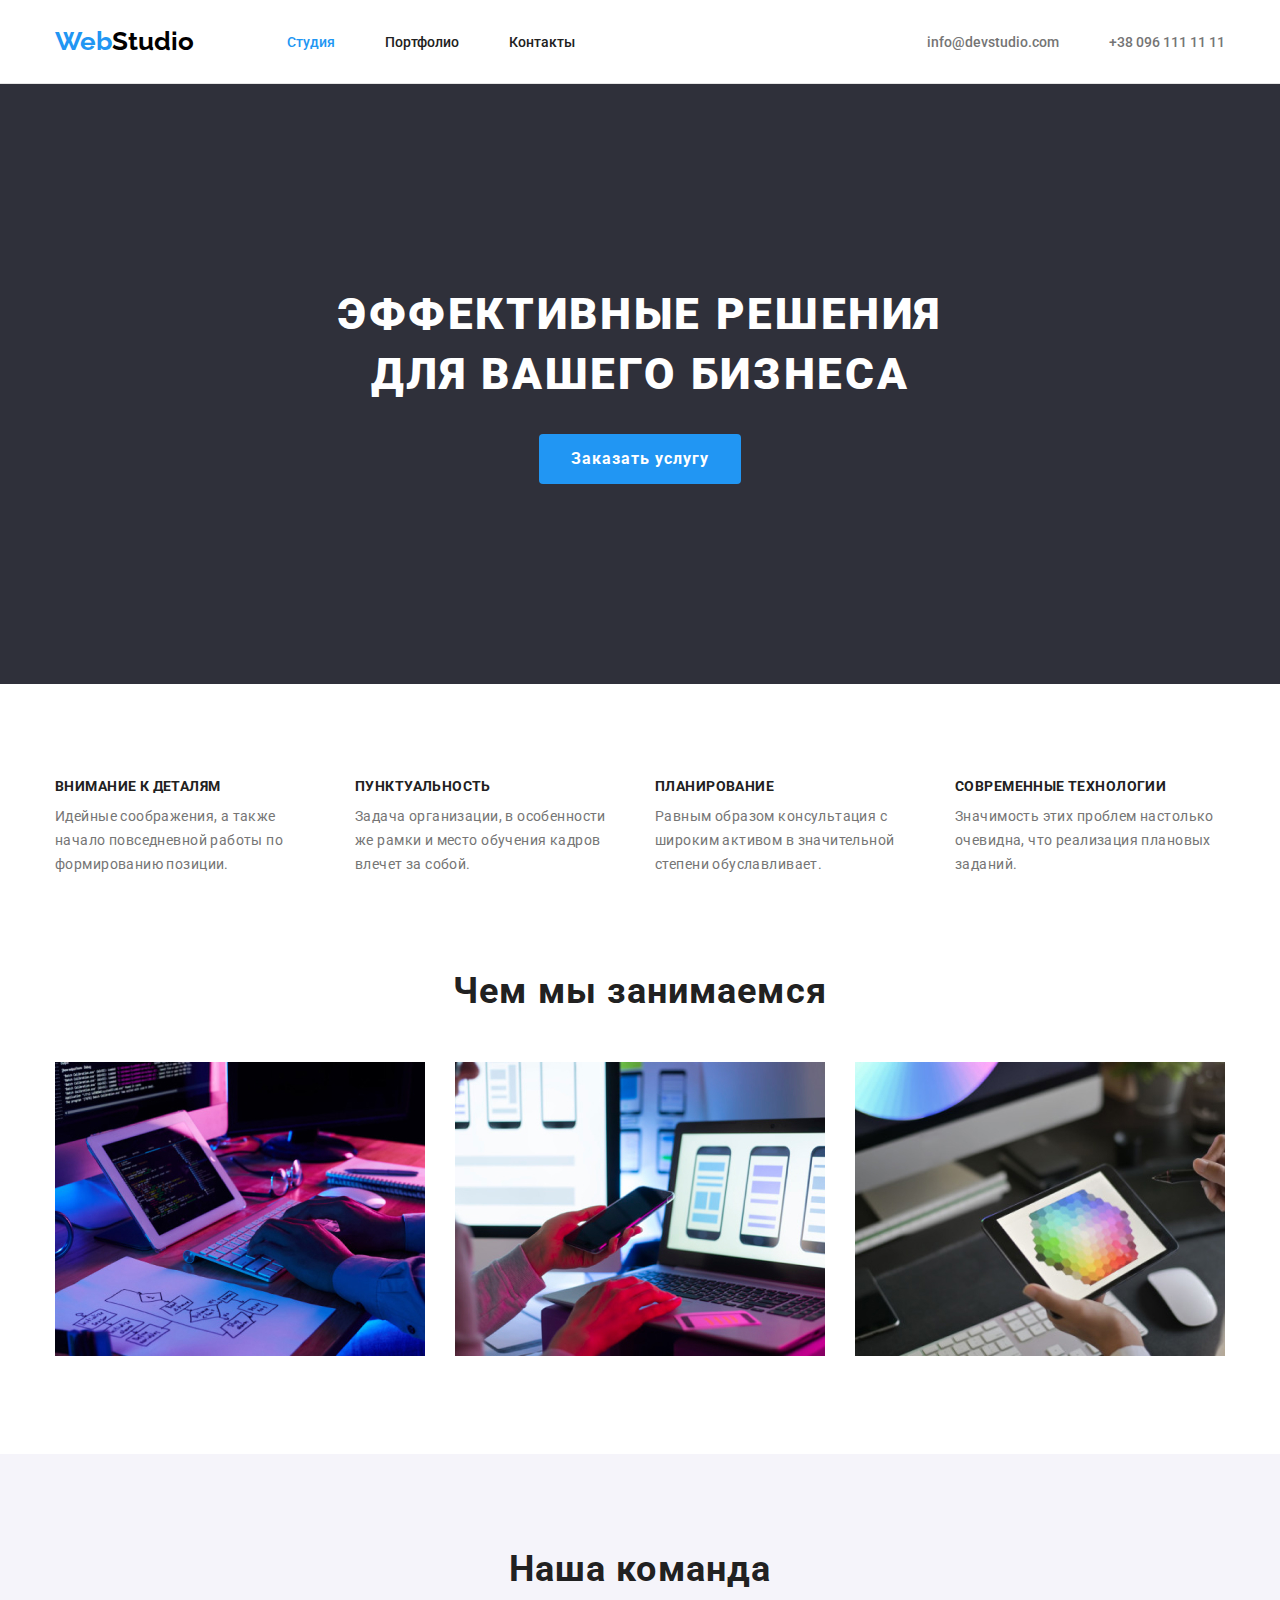
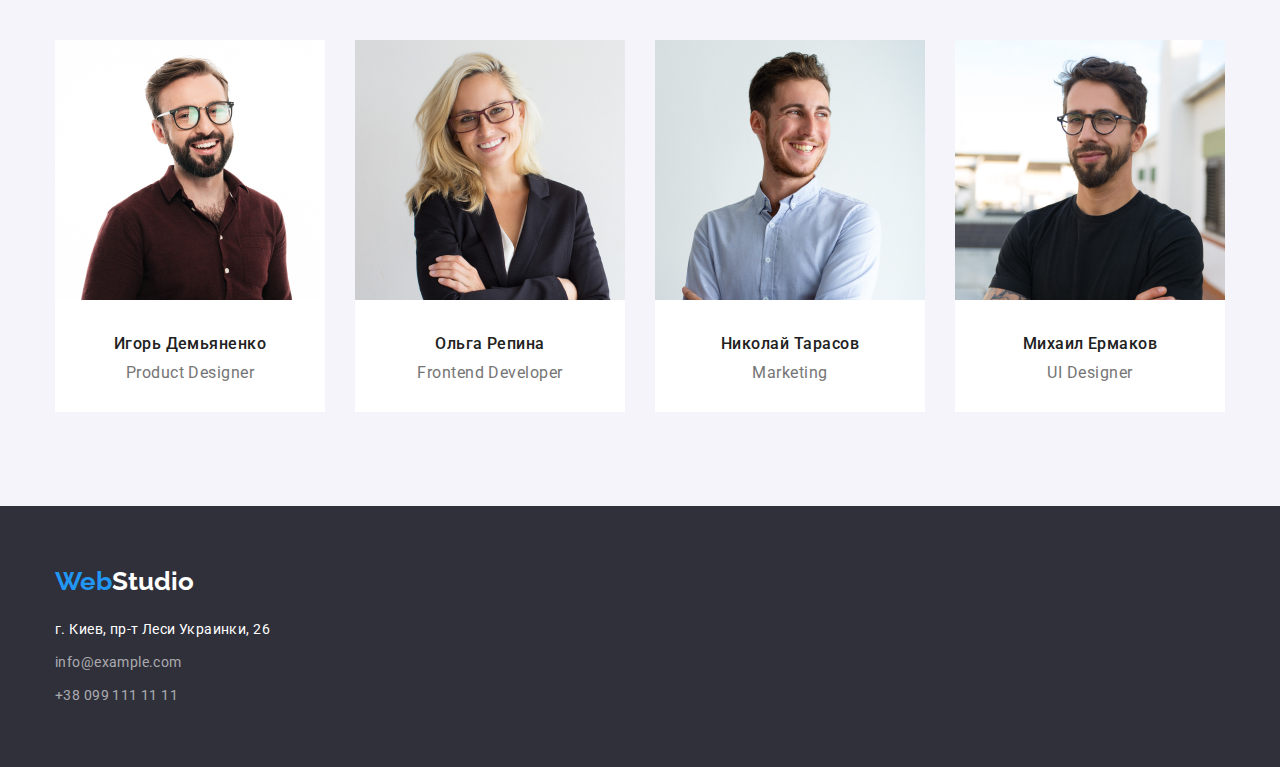
==== index.html @ ee3eafd5 "Добавляет файлы ДЗ-3" ====
<!DOCTYPE html>
<html lang="ru">
  <head>
    <meta charset="UTF-8" />
    <meta name="viewport" content="width=device-width, initial-scale=1.0" />
    <title>Студия</title>
    <link rel="stylesheet" href="./css/style.css" />
    <link rel="preconnect" href="https://fonts.gstatic.com" />
    <link
      href="https://fonts.googleapis.com/css2?family=Raleway:wght@700&family=Roboto:wght@400;500;700;900&display=swap"
      rel="stylesheet"
    />
  </head>
  <body>
      <!-- Хедер-->
      <header class="page-header">
        <div class="container">
          <div class="flex-header">
            <!--Главная навигация-->
            <nav class="nav-container">
              <!--Лого хедер-->
              <a class="logo-header" href="./index.html" lang="en">
                <span class="logo-sec">Web</span>Studio
              </a>
              <ul class="site-nav list">
                <li class="item"><a class="link current" href="./index.html">Студия</a></li>
                <li class="item"><a class="link" href="./portfolio.html">Портфолио</a></li>
                <li class="item"><a class="link" href="#">Контакты</a></li>
              </ul>
            </nav>

            <!--Контакты хедер-->
            <ul class="contacts-header list">
              <li class="item">
                <a class="link" href="mailto:info@devstudio.com" lang="en"
                  >info@devstudio.com</a
                >
              </li>
              <li class="item">
                <a class="link" href="tel:+380961111111">+38 096 111 11 11</a>
              </li>
            </ul>
          </div>
        </div>
      </header>

      <!--Главный контент-->
      <main>
        <!--Герой-->
        <section class="hero">
          <div class="container">
            <h1 class="hero-title">Эффективные решения для вашего бизнеса</h1>
            <button class="hero-button" type="button">Заказать услугу</button>
          </div>
        </section>

        <!--Особенности-->
        <section class="features">
          <div class="container">
            <!-- Скрытый заголовок -->
            <h2 class="hidden-title">Особенности</h2> 
            <ul class="features-list">
              <li class="item">
                <h3 class="features-title">Внимание к деталям</h3>
                <p class="features-text">
                  Идейные соображения, а также начало повседневной работы по
                  формированию позиции.
                </p>
              </li>
              <li class="item">
                <h3 class="features-title">Пунктуальность</h3>
                <p class="features-text">
                  Задача организации, в особенности же рамки и место обучения кадров
                  влечет за собой.
                </p>
              </li>
              <li class="item">
                <h3 class="features-title">Планирование</h3>
                <p class="features-text">
                  Равным образом консультация с широким активом в значительной
                  степени обуславливает.
                </p>
              </li>
              <li class="item">
                <h3 class="features-title">Современные технологии</h3>
                <p class="features-text">
                  Значимость этих проблем настолько очевидна, что реализация
                  плановых заданий.
                </p>
              </li>
            </ul>
          </div>
        </section>

        <!--Чем мы занимаемся-->
        <section class="we-do">
          <div class="container">
            <h2 class="section-title">Чем мы занимаемся</h2>
            <ul class="we-do-list">
              <li class="item"><img src="./images/studio/box1.jpg" alt="Руки на клавиатуре"/></li>
              <li class="item"><img src="./images/studio/box2.jpg" alt="Телефон в руке"/></li>
              <li class="item"><img src="./images/studio/box3.jpg" alt="Планшет в руках"/></li>
            </ul>
          </div>
        </section>

        <!--Наша команда-->
        <section class="team">
          <div class="container">
            <h2 class="section-title">Наша команда</h2>
            <ul class="team-list">
              <li class="item">
                <img src="./images/studio/demianenko.jpg" alt="Игорь Демьяненко" />
                <div class="team-text">
                  <h3 class="team-name">Игорь Демьяненко</h3>
                  <p class="team-profession" lang="en">Product Designer</p>
                </div>
              </li>
              <li class="item">
                <img src="./images/studio/repina.jpg" alt="Ольга Репина" />
                <div class="team-text">
                  <h3 class="team-name">Ольга Репина</h3>
                  <p class="team-profession" lang="en">Frontend Developer</p>
                </div>
              </li>
              <li class="item">
                <img src="./images/studio/tarasov.jpg" alt="Николай Тарасов" />
                <div class="team-text">
                  <h3 class="team-name">Николай Тарасов</h3>
                  <p class="team-profession" lang="en">Marketing</p>
                </div>
              </li>
              <li class="item">
                <img src="./images/studio/yermakov.jpg" alt="Михаил Ермаков" />
                <div class="team-text">
                  <h3 class="team-name">Михаил Ермаков</h3>
                  <p class="team-profession" lang="en">UI Designer</p>
                </div>
              </li>
            </ul>
          </div>
        </section>
      </main>

      <!--Футер-->
      <footer class="page-footer">
        <div class="container">
          <!--Лого футер-->
          <a class="logo-footer" href="./index.html" lang="en">
            <span class="logo-sec">Web</span>Studio
          </a>

          <!--Реквизиты-->
          <div class="requisites">
            <!--Адрес-->
            <address class="address">г. Киев, пр-т Леси Украинки, 26</address>
            <!--Контакты футер-->
            <ul class="contacts-footer">
              <li class="item">
                <a class="link" href="mailto:info@example.com" lang="en"
                  >info@example.com</a
                >
              </li>
              <li class="item">
                <a class="link" href="tel:+380991111111">+38 099 111 11 11</a>
              </li>
            </ul>
          </div>
        </div>
      </footer>
  </body>
</html>
---- css/style.css ----
html{
    box-sizing: border-box;
}

*, ::before, ::after{
    box-sizing: inherit;
}

:root {
  /*Основные цвета текста */
  --pri-text-color: #212121;
  --sec-text-color: #757575;
  --accent-color: #2196f3;

  /* Основные цвета фона */
  --pri-background-color: #ffffff;
  --sec-background-color: #2f303a;
}

/* Стили по тегам */
body {
  font-family: "Roboto", sans-serif;
  font-style: normal;
  margin: 0;
}

h1, h2, h3, p {
  margin: 0;
  padding: 0;
}

ul {
  margin: 0;
  padding: 0;
}

li {
  margin: 0;
  padding: 0;
  list-style: none;
}

a {
  text-decoration: none;
}

.container {
  width: 1200px;
  padding-left: 15px;
  padding-right: 15px;
  margin: 0 auto;
}

/*Скрытые заголовки*/
.hidden-title {
  position: absolute;
  width: 1px;
  height: 1px;
  margin: -1px;
  border: 0;
  padding: 0;
  
  white-space: nowrap;
  clip-path: inset(100%);
  clip: rect(0 0 0 0);
  overflow: hidden;
}

/* Лого */
.logo-header {
  margin-right: 93px;

  font-family: Raleway, sans-serif;
  font-style: normal;
  font-weight: 700;
  font-size: 26px;
  line-height: 31px;

  color: #000000;
}

.logo-footer {
  font-family: Raleway, sans-serif;
  font-style: normal;
  font-weight: 700;
  font-size: 26px;
  line-height: 31px;
  
  color: #ffffff;
}

.logo-sec {
  color: var(--accent-color);
}

/* Хедер */
.page-header {
  border-bottom: #E5E5E5 1px solid;
  background: var(--pri-background-color);
}

.flex-header {
  display: flex;
  align-items: center;
  justify-content: space-between;
}

/* Навигация */
.nav-container {
  display: flex;
  align-items: center;
}

.site-nav {
  display: flex;
  align-items: center;
  width: 294px;

  padding-left: 0;
  padding-top: 32px;
  padding-bottom: 32px;
}

.site-nav .item:not(:last-child) {
  margin-right: 50px;
}

.site-nav .link {
  font-weight: 500;
  font-size: 14px;
  line-height: 16px;

  color: var(--pri-text-color);
}

.site-nav .link:hover,
.site-nav .link:focus {
  color: var(--accent-color);
}

.site-nav .link.current {
  color: var(--accent-color);
}

/* Контакты-хедер */
.contacts-header{
display: flex;
align-items: center;
}

.contacts-header .item:not(:last-child){
  margin-right: 50px;
}

.contacts-header .link {
  font-weight: 500;
  font-size: 14px;
  line-height: 16px;

  color: var(--sec-text-color);
}
.contacts-header .link:hover,
.contacts-header .link:focus {
  color: var(--accent-color);
}

/* Футер */
.page-footer {
  display: flex;
  flex-direction: column;

  padding-top: 60px;
  padding-bottom: 60px;

  background: var(--sec-background-color);
}

.requisites {
  margin-top: 20px;
  width: 231px;
}

.address {
  margin-bottom: 9px;

  font-style: normal;
  font-weight: 400;
  font-size: 14px;
  line-height: 24px;
  letter-spacing: 0.03em;
  color: #ffffff;
}

.contacts-footer .item:not(:last-child) {
  margin-bottom: 9px;
}

.contacts-footer .link {
  font-weight: 400;
  font-size: 14px;
  line-height: 24px;
  letter-spacing: 0.03em;
  color: rgba(255, 255, 255, 0.6);
}

/* Главный контент - Студия */
.section-title {
  margin-bottom: 50px;
  font-weight: 700;
  font-size: 36px;
  line-height:42px;
  text-align: center;
  letter-spacing: 0.03em;
  color: var(--pri-text-color);
}
/* Герой */
.hero {
  padding-top: 200px;
  padding-bottom: 200px;
  
  text-align: center;
  background: var(--sec-background-color);
}

.hero-title {
  width: 696px;

  margin-bottom: 30px;
  margin-left: auto;
  margin-right: auto;

  font-weight: 900;
  font-size: 44px;
  line-height: 60px;

  letter-spacing: 0.06em;
  text-transform: uppercase;
  color: #ffffff;
}

.hero-button {
  border: transparent;
  border-radius: 4px;

  cursor: pointer;

  padding-top: 10px;
  padding-bottom: 10px;
  padding-left: 32px;
  padding-right: 32px;

  font-family: inherit;
  font-weight: 700;
  font-size: 16px;
  line-height: 30px;

  letter-spacing: 0.06em;
  color: #ffffff;
  background-color: var(--accent-color);
}

/* Особенности */
.features {
  padding-top: 94px;

  background: var(--pri-background-color);
}

.features-list {
  display: flex;
}

.features-list .item {
  width: 270px;
  margin-right: 30px;
}

.features-list .item:last-child {
  margin-right: 0;
}

.features-title {
  margin-bottom: 10px;

  font-weight: 700;
  font-size: 14px;
  line-height: 16px;
  letter-spacing: 0.03em;
  text-transform: uppercase;
  color: var(--pri-text-color);
}

.features-text {
  font-weight: 400;
  font-size: 14px;
  line-height: 24px;
  letter-spacing: 0.03em;
  color: var(--sec-text-color);
}

/* Чем мы занимаемся */
.we-do {
  padding-top: 94px;
  padding-bottom: 94px;

  background: var(--pri-background-color);
}

.we-do-list {
  display: flex;
}

.we-do-list .item {
  width: 370px;
  margin-right: 30px;
}

.we-do-list .item:last-child{
  margin-right: 0;
}

/* Наша командa */
.team {
  padding-top: 94px; 
  padding-bottom: 94px; 

  background: #f5f4fa;
}

.team-list{
  display: flex;
}

.team-list .item {
  width: 270px;
  margin-right: 30px;
  background-color: var(--pri-background-color);
}

.team-list .item:last-child {
  margin-right: 0;
}

.team-text {
  padding-top: 30px;
  padding-bottom: 30px;
}

.team-name {
  margin-bottom: 10px;
  font-weight: 500;
  font-size: 16px;
  line-height: 19px;
  text-align: center;
  letter-spacing: 0.03em;
  color: var(--pri-text-color);
}

.team-profession {
  font-weight: 400;
  font-size: 16px;
  line-height: 19px;
  text-align: center;
  letter-spacing: 0.03em;
  color: var(--sec-text-color);
}

/* Главный контент - Портфолио */
.portfolio-section {
  padding-top: 94px;
  padding-bottom: 94px;
}

.filter-section {
  text-align: center;
  background: var(--pri-background-color);
}

/* Кнопки-фильтры */
.filter {
  display: flex;

  margin-left: auto;
  margin-right: auto;
  width: 611px;

}

.filter .item {
  margin-right: 8px;
}

.filter .item:last-child {
  margin-right: 0;
}

.filter-btn {
  border: transparent;
  border-radius: 4px;

  cursor: pointer;
  white-space: nowrap;

  padding-top: 6px;
  padding-bottom: 6px;
  padding-left: 22px;
  padding-right: 22px;
  
  font-family: inherit;
  font-weight: 500;
  font-size: 16px;
  line-height: 26px;
  text-align: center;
  letter-spacing: 0.03em;
  color: var(--pri-text-color);
  background: #f5f4fa;
}

.filter-btn:hover,
.filter-btn:focus {
  font-weight: 500;
  font-size: 16px;
  line-height: 26px;
  text-align: center;
  letter-spacing: 0.03em;
  color: #ffffff;
  background: var(--accent-color);
}

/* Реализованные проекты */
.progects {
  margin-top: 50px;
}

.progects-list {
  display: flex;
  flex-wrap: wrap;
}

.progects-list .item {
  width: 370px;
  border: 1px solid #eeeeee;
  margin-bottom: 30px;
  margin-right: 30px;
  text-align: left;
}

.progects-list .item:nth-child(3n) {
    margin-right: 0px;
}

.progects-list .item:nth-last-child(-n+3){
    margin-bottom: 0px;
}

.progect-text {
  padding-top: 20px;
  padding-bottom: 20px;
  padding-left: 24px;
  padding-right: 24px;
}

.progect-name {
  margin-bottom: 4px;
  font-weight: 700;
  font-size: 18px;

  line-height: 36px;
  letter-spacing: 0.06em;
  color: var(--pri-text-color)
}

.progect-type {
  font-weight: 400;
  font-size: 16px;
  line-height: 30px;
  letter-spacing: 0.03em;
  color: var(--sec-text-color)
}
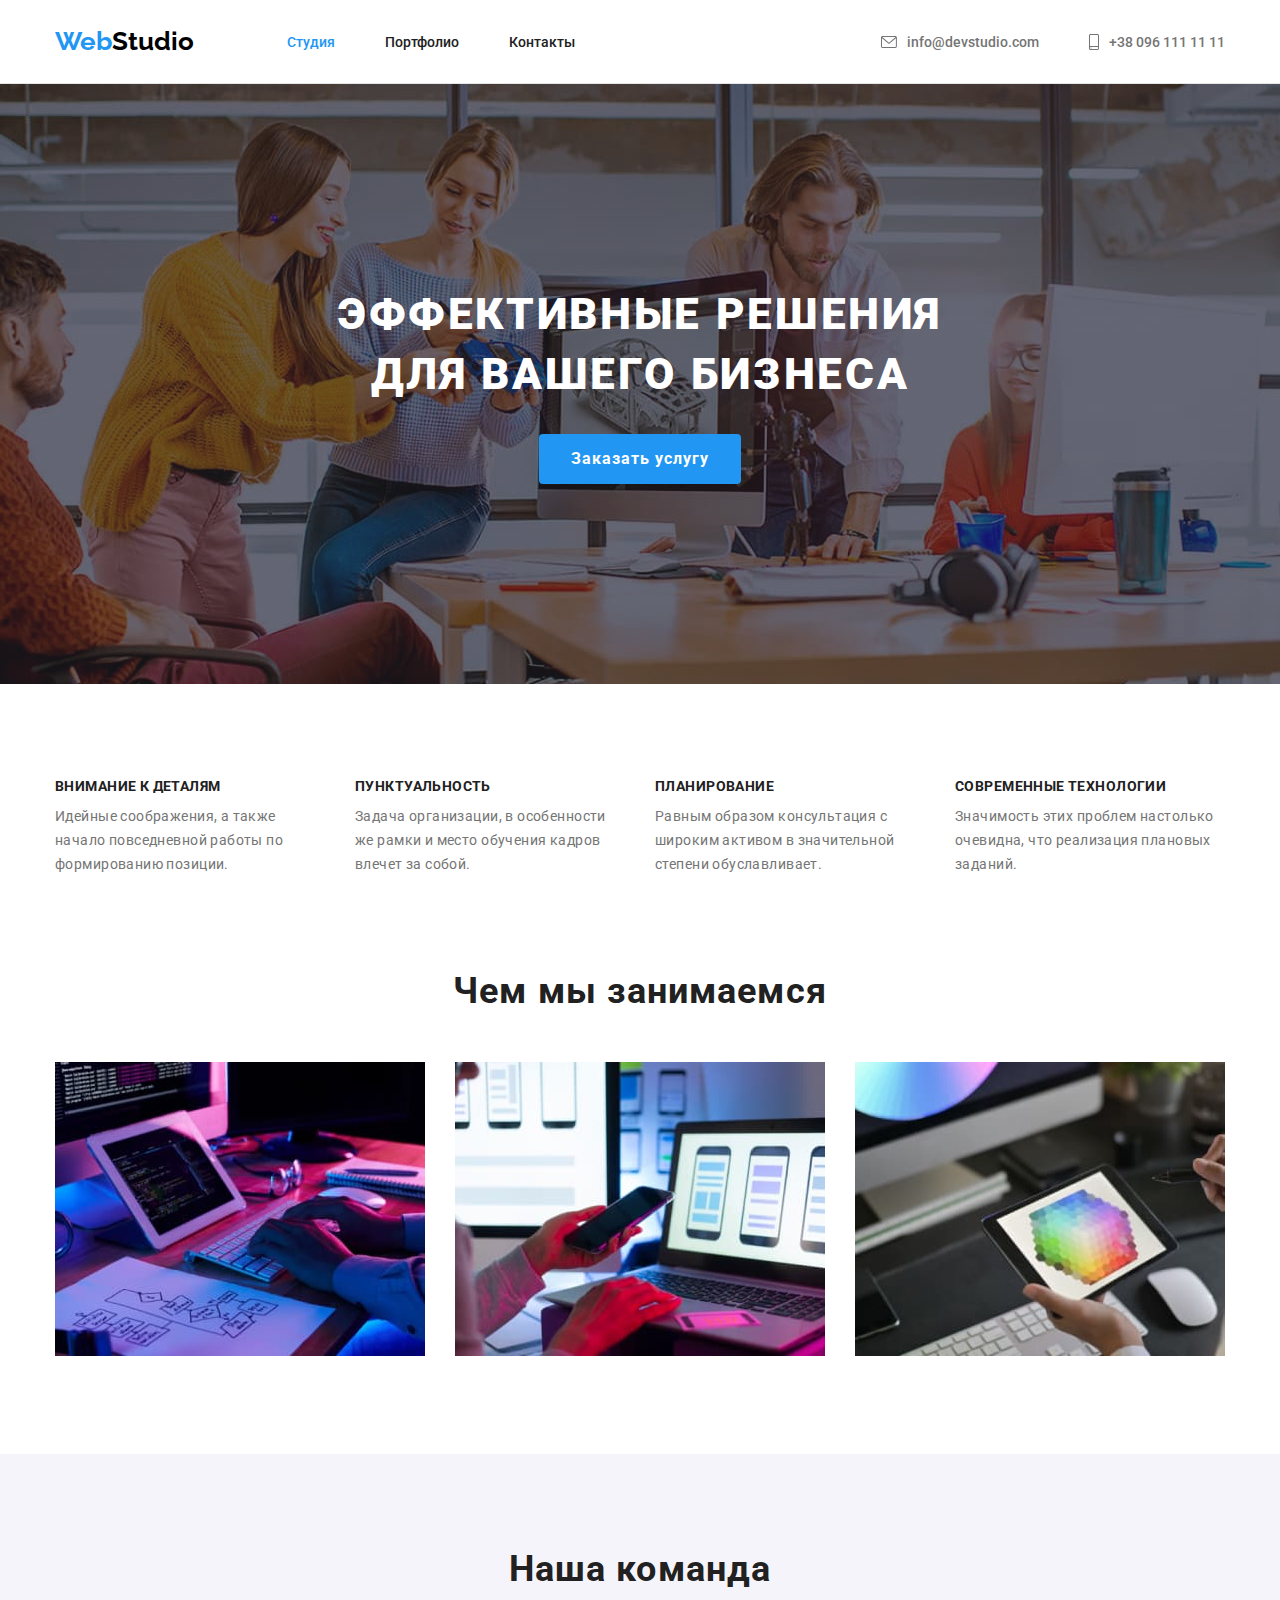
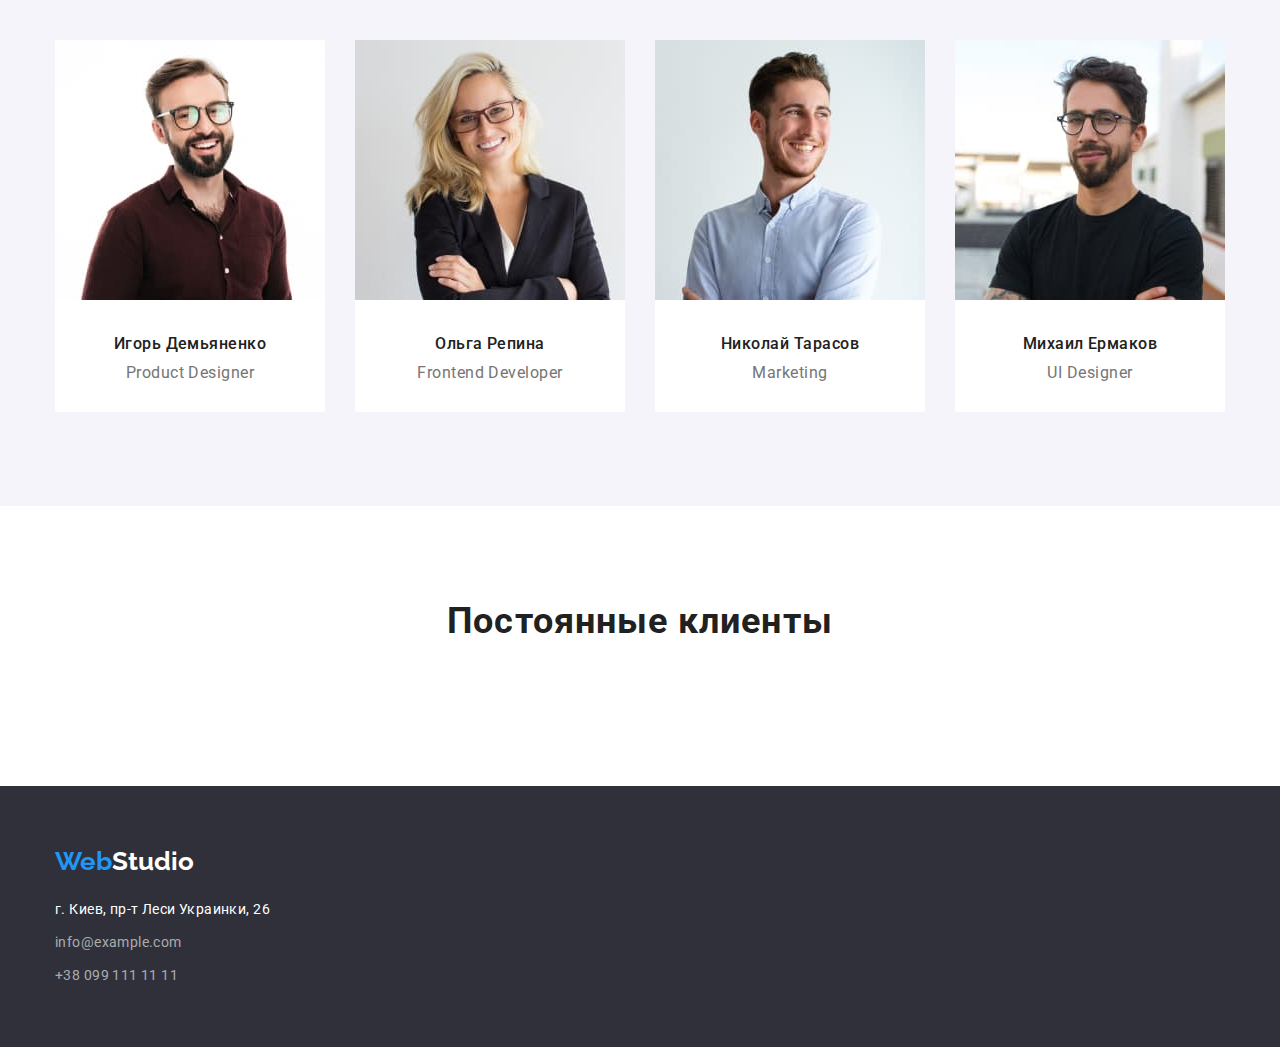
==== commit 73300617: "Заканчивает хедер" ====
--- a/index.html
+++ b/index.html
@@ -32,12 +32,19 @@
             <!--Контакты хедер-->
             <ul class="contacts-header list">
               <li class="item">
-                <a class="link" href="mailto:info@devstudio.com" lang="en"
-                  >info@devstudio.com</a
-                >
+                <a class="link" href="mailto:info@devstudio.com" lang="en">
+                  <svg class="contact-icon" width="16" height="12">
+                    <use href="./images/svg/symbol-defs.svg#icon-envelope"></use>
+                  </svg> 
+                  info@devstudio.com 
+                </a>
               </li>
               <li class="item">
-                <a class="link" href="tel:+380961111111">+38 096 111 11 11</a>
+                <a class="link" href="tel:+380961111111">
+                  <svg class="contact-icon" width="10" height="16">
+                    <use href="./images/svg/symbol-defs.svg#icon-smartphone"></use>
+                  </svg>
+                  +38 096 111 11 11</a>
               </li>
             </ul>
           </div>
@@ -48,9 +55,11 @@
       <main>
         <!--Герой-->
         <section class="hero">
-          <div class="container">
-            <h1 class="hero-title">Эффективные решения для вашего бизнеса</h1>
-            <button class="hero-button" type="button">Заказать услугу</button>
+          <div class="overlay">
+            <div class="container-hero">
+              <h1 class="hero-title">Эффективные решения для вашего бизнеса</h1>
+              <button class="hero-button" type="button">Заказать услугу</button>
+            </div>
           </div>
         </section>
 
@@ -140,6 +149,21 @@
             </ul>
           </div>
         </section>
+
+        <!-- Постоянные клиенты -->
+        <section class="clients">
+          <div class="container">
+            <h2 class="section-title">Постоянные клиенты</h2>
+            <ul class="clients-list">
+              <li class="item"><a href="#"></a></li>
+              <li class="item"><a href="#"></a></li>
+              <li class="item"><a href="#"></a></li>
+              <li class="item"><a href="#"></a></li>
+              <li class="item"><a href="#"></a></li>
+              <li class="item"><a href="#"></a></li>
+            </ul>
+          </div>
+        </section>
       </main>
 
       <!--Футер-->
@@ -158,8 +182,8 @@
             <ul class="contacts-footer">
               <li class="item">
                 <a class="link" href="mailto:info@example.com" lang="en"
-                  >info@example.com</a
-                >
+                  >info@example.com
+                </a>
               </li>
               <li class="item">
                 <a class="link" href="tel:+380991111111">+38 099 111 11 11</a>
--- a/css/style.css
+++ b/css/style.css
@@ -15,6 +15,10 @@
   /* Основные цвета фона */
   --pri-background-color: #ffffff;
   --sec-background-color: #2f303a;
+  --hero-background-color: #C4C4C4;
+
+  /* Основные цвет иконок */
+  --icon-color: #AFB1B8;
 }
 
 /* Стили по тегам */
@@ -44,6 +48,7 @@
   text-decoration: none;
 }
 
+/* Контейнер */
 .container {
   width: 1200px;
   padding-left: 15px;
@@ -153,15 +158,24 @@
 }
 
 .contacts-header .link {
+  display: flex;
+  align-items: center;
   font-weight: 500;
   font-size: 14px;
   line-height: 16px;
 
   color: var(--sec-text-color);
+  fill: var(--sec-text-color)
+
 }
 .contacts-header .link:hover,
 .contacts-header .link:focus {
+  fill: var(--accent-color);
   color: var(--accent-color);
+}
+
+.contact-icon {
+margin-right: 10px;
 }
 
 /* Футер */
@@ -215,11 +229,26 @@
 }
 /* Герой */
 .hero {
+  text-align: center;
+  background-color: var(--hero-background-color);
+}
+
+.overlay {
+  margin-left: auto;
+  margin-right: auto;
+  max-width: 1600px;
+  height: 600px;
+  background-image: linear-gradient( to right, rgba(47, 48, 58, 0.4), rgba(47, 48, 58, 0.4) ), url(../images/studio/Hero.jpg);
+  background-size: cover;
+  background-repeat: no-repeat;
+  background-position: center;
+}
+
+.container-hero {
+  margin-left: auto;
+  margin-right: auto;
   padding-top: 200px;
   padding-bottom: 200px;
-  
-  text-align: center;
-  background: var(--sec-background-color);
 }
 
 .hero-title {
@@ -363,6 +392,26 @@
   text-align: center;
   letter-spacing: 0.03em;
   color: var(--sec-text-color);
+}
+
+/* Постоянные клиенты */
+.clients {
+  padding-top: 94px;
+  padding-bottom: 94px;
+
+  background: var(--pri-background-color);
+}
+
+.clients-list {
+  display: flex;
+}
+
+.clients-list {
+
+}
+
+.clients-list .item:last-child {
+  margin-right: 0;
 }
 
 /* Главный контент - Портфолио */
@@ -445,6 +494,11 @@
   text-align: left;
 }
 
+.progects-list .item:hover,
+.progects-list .item:focus {
+  box-shadow: 0px 1px 1px rgba(0, 0, 0, 0.12), 0px 4px 4px rgba(0, 0, 0, 0.06), 1px 4px 6px rgba(0, 0, 0, 0.16);
+}
+
 .progects-list .item:nth-child(3n) {
     margin-right: 0px;
 }
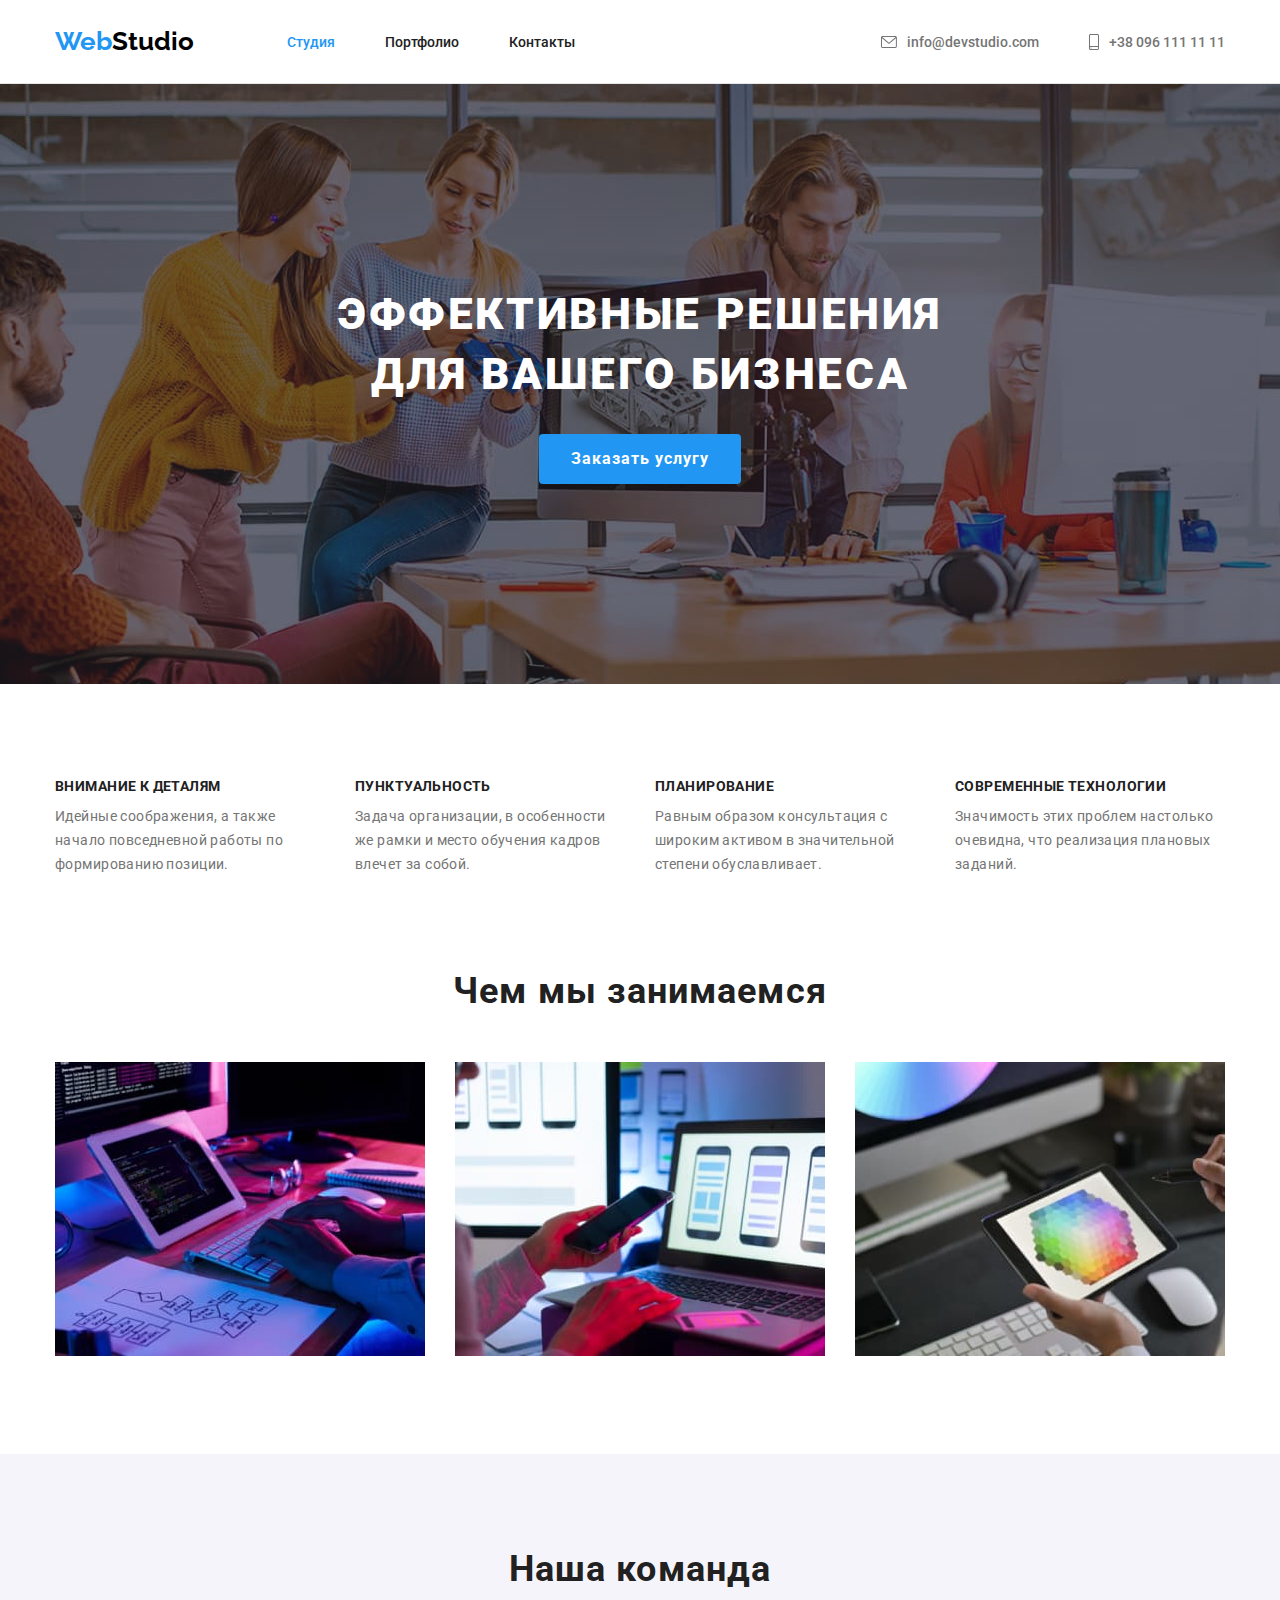
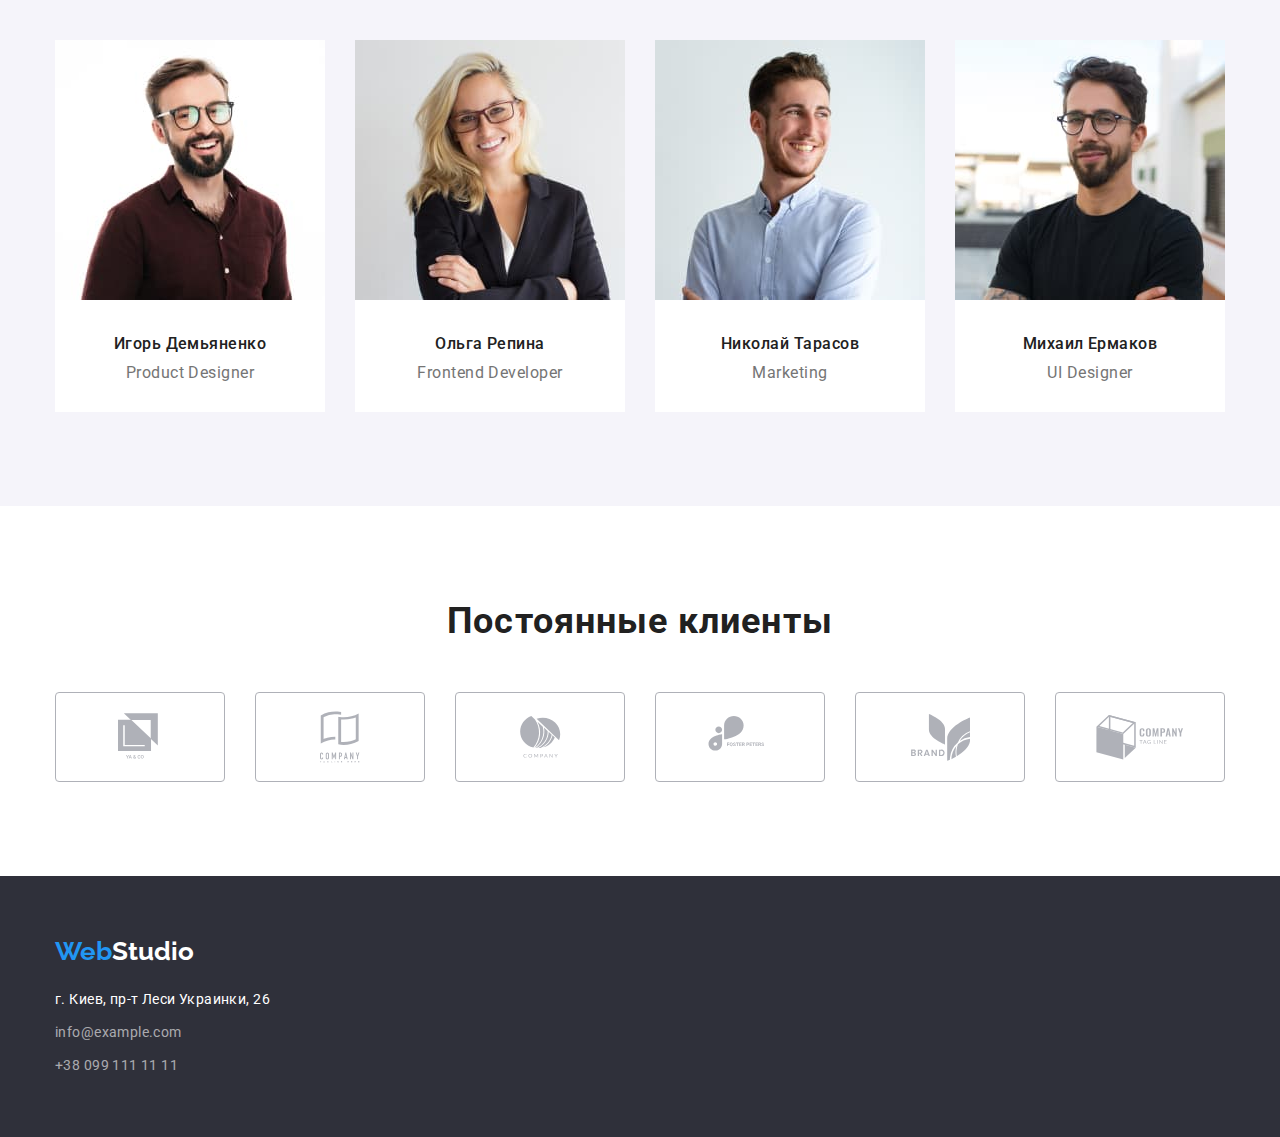
==== commit 50855e30: "Заканчивает Постоянные клиенты" ====
--- a/index.html
+++ b/index.html
@@ -155,12 +155,46 @@
           <div class="container">
             <h2 class="section-title">Постоянные клиенты</h2>
             <ul class="clients-list">
-              <li class="item"><a href="#"></a></li>
-              <li class="item"><a href="#"></a></li>
-              <li class="item"><a href="#"></a></li>
-              <li class="item"><a href="#"></a></li>
-              <li class="item"><a href="#"></a></li>
-              <li class="item"><a href="#"></a></li>
+              <li class="item">
+                <a class="link" href="#">
+                  <svg class="company-logo" width="44" height="49">
+                    <use href=".//images/svg/symbol-defs.svg#icon-logo-one"></use>
+                  </svg>
+                </a>
+              </li>
+              <li class="item">
+                <a class="link" href="#">
+                  <svg class="company-logo" width="40" height="52">
+                    <use href=".//images/svg/symbol-defs.svg#icon-logo-two"></use>
+                  </svg>
+                </a>
+              </li>
+              <li class="item">
+                <a class="link" href="#">
+                  <svg class="company-logo" width="41" height="42">
+                    <use href=".//images/svg/symbol-defs.svg#icon-logo-three"></use>
+                  </svg>
+                </a>
+              </li>
+              <li class="item">
+                <a class="link" href="#">
+                  <svg class="company-logo" width="78" height="42">
+                    <use href=".//images/svg/symbol-defs.svg#icon-logo-four"></use>
+                  </svg></a></li>
+              <li class="item">
+                <a class="link" href="#">
+                  <svg class="company-logo" width="59" height="47">
+                    <use href=".//images/svg/symbol-defs.svg#icon-logo-five"></use>
+                  </svg>
+                </a>
+              </li>
+              <li class="item">
+                <a class="link" href="#">
+                  <svg class="company-logo" width="88" height="45">
+                    <use href=".//images/svg/symbol-defs.svg#icon-logo-six"></use>
+                  </svg>
+                </a>
+              </li>
             </ul>
           </div>
         </section>
--- a/css/style.css
+++ b/css/style.css
@@ -165,7 +165,7 @@
   line-height: 16px;
 
   color: var(--sec-text-color);
-  fill: var(--sec-text-color)
+  fill: var(--sec-text-color);
 
 }
 .contacts-header .link:hover,
@@ -404,15 +404,43 @@
 
 .clients-list {
   display: flex;
-}
-
-.clients-list {
-
-}
+  justify-content: center;
+}
+
+.clients-list .item {
+  display: flex;
+  justify-content: center;
+  align-items: center;
+  margin-right: 30px;
+  width: 170px;
+  height: 90px;
+} 
 
 .clients-list .item:last-child {
   margin-right: 0;
 }
+
+.clients-list .link{
+  display: flex;
+  justify-content: center;
+  align-items: center;
+
+  width: 100%;
+  height: 100%;
+  border: 1px solid var(--icon-color);
+  border-radius: 4px;
+
+  color: var(--icon-color);
+  fill: var(--icon-color);
+}
+
+.clients-list .link:hover,
+.clients-list .link:focus {
+  border: 1px solid var(--accent-color);
+  fill: var(--accent-color);
+}
+
+
 
 /* Главный контент - Портфолио */
 .portfolio-section {
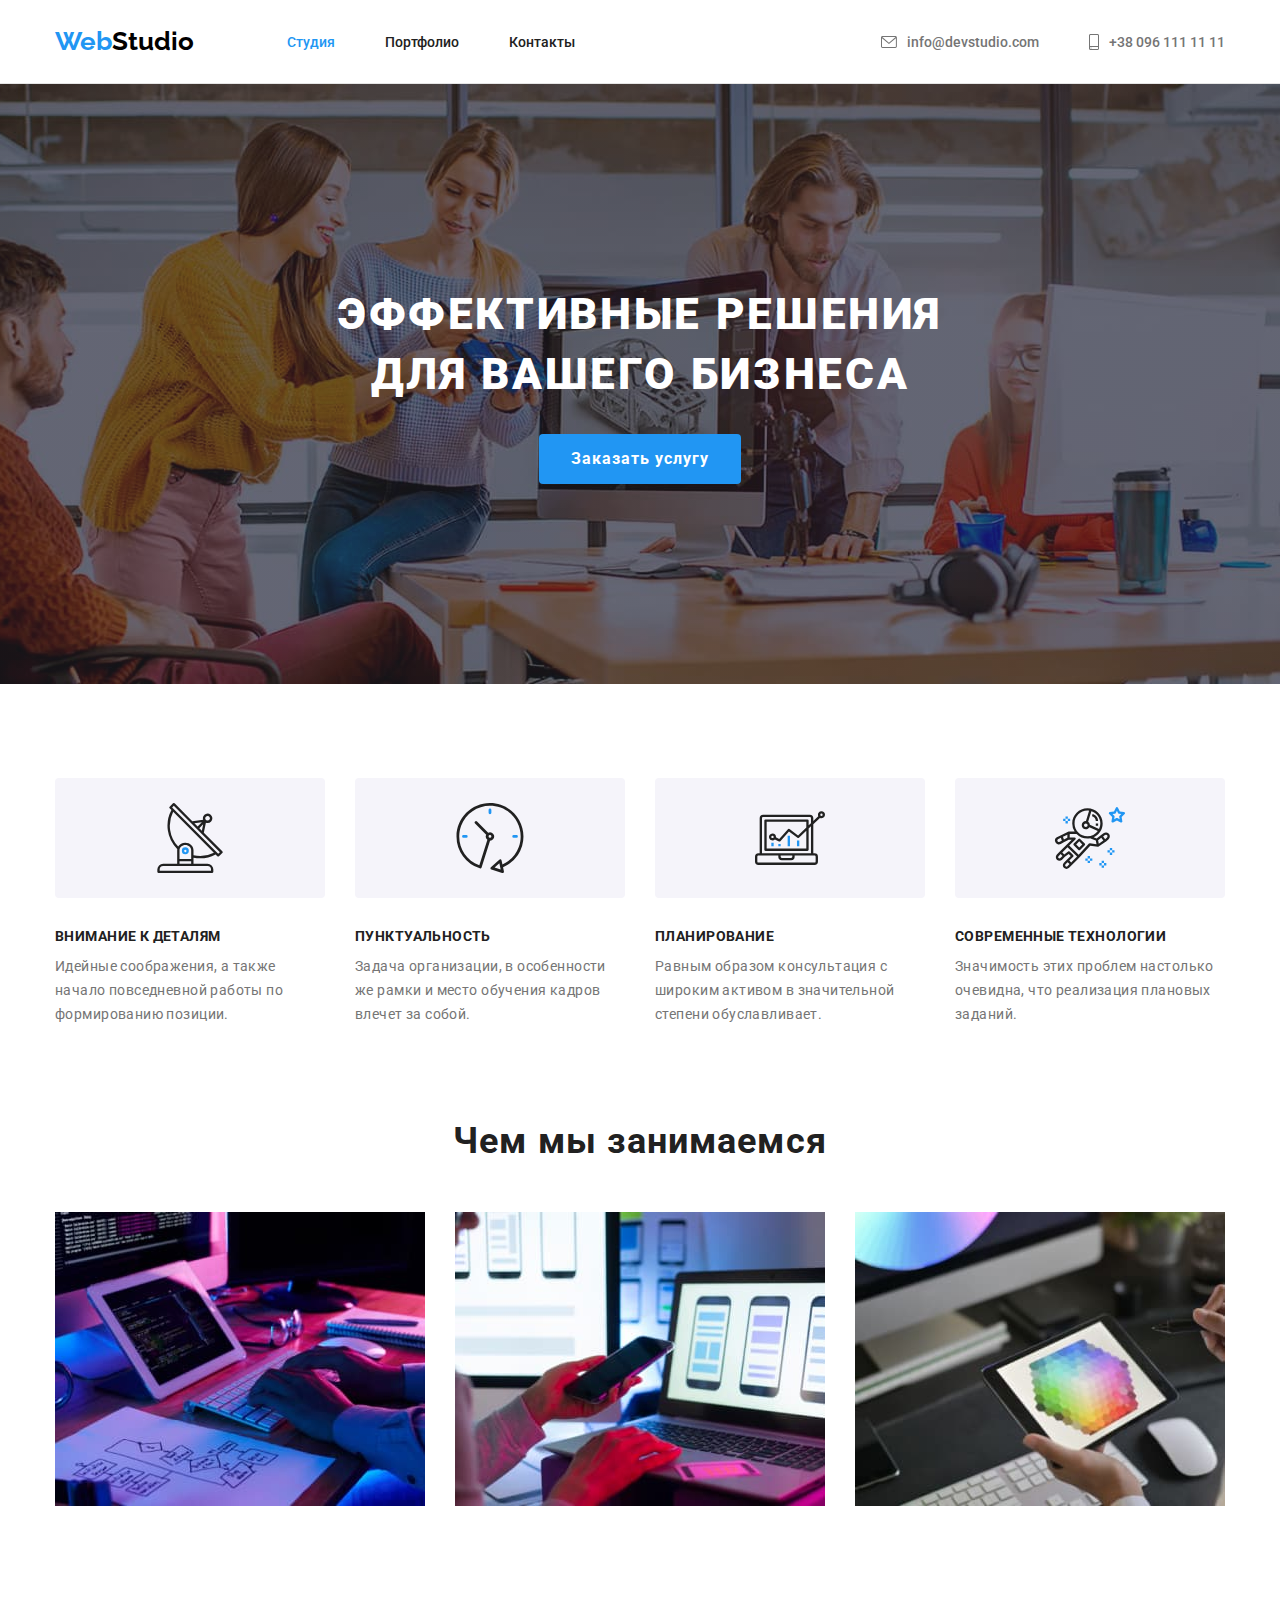
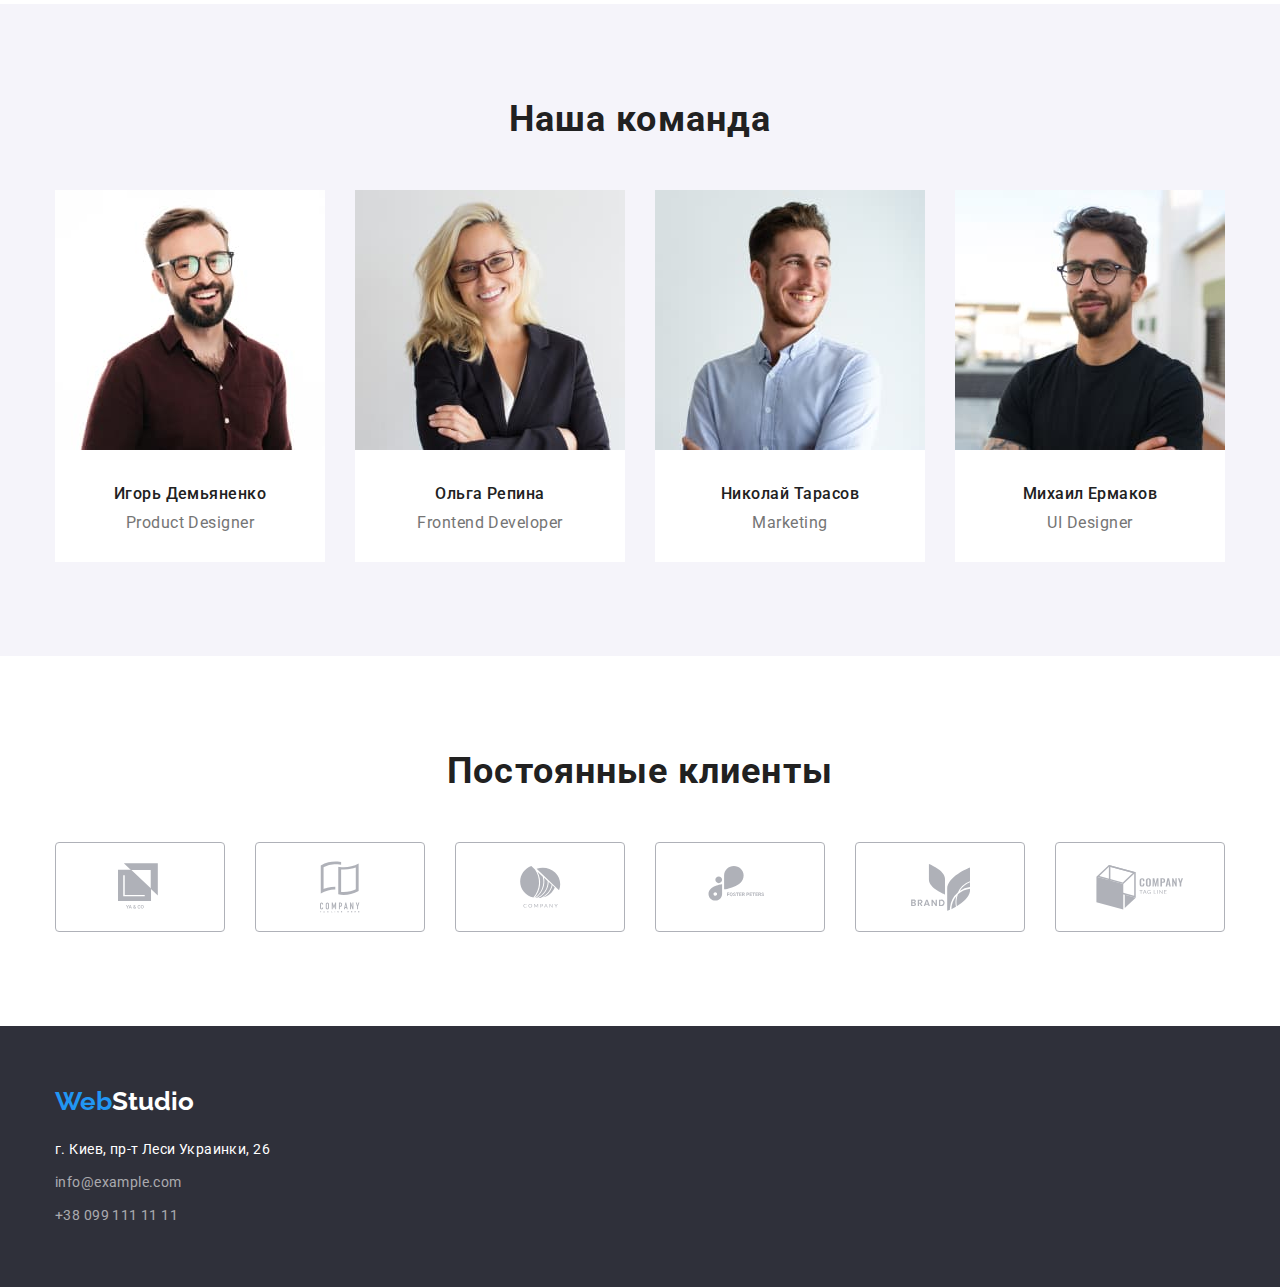
==== commit 15f52719: "Заканчивает Особенности" ====
--- a/index.html
+++ b/index.html
@@ -70,6 +70,11 @@
             <h2 class="hidden-title">Особенности</h2> 
             <ul class="features-list">
               <li class="item">
+                <div class="features-svg"> 
+                  <svg class="features-icon width="70" height="70">
+                    <use href="./images/svg/symbol-defs.svg#icon-antenna"></use>
+                  </svg>
+                </div>
                 <h3 class="features-title">Внимание к деталям</h3>
                 <p class="features-text">
                   Идейные соображения, а также начало повседневной работы по
@@ -77,6 +82,11 @@
                 </p>
               </li>
               <li class="item">
+                <div class="features-svg"> 
+                  <svg class="features-icon width="70" height="70">
+                    <use href="./images/svg/symbol-defs.svg#icon-clock"></use>
+                  </svg>
+                </div>
                 <h3 class="features-title">Пунктуальность</h3>
                 <p class="features-text">
                   Задача организации, в особенности же рамки и место обучения кадров
@@ -84,6 +94,11 @@
                 </p>
               </li>
               <li class="item">
+                <div class="features-svg"> 
+                  <svg class="features-icon width="70" height="70">
+                    <use href="./images/svg/symbol-defs.svg#icon-diagram"></use>
+                  </svg>
+                </div>
                 <h3 class="features-title">Планирование</h3>
                 <p class="features-text">
                   Равным образом консультация с широким активом в значительной
@@ -91,6 +106,11 @@
                 </p>
               </li>
               <li class="item">
+                <div class="features-svg"> 
+                  <svg class="features-icon width="70" height="70">
+                    <use href="./images/svg/symbol-defs.svg#icon-astronaut"></use>
+                  </svg>
+                </div>
                 <h3 class="features-title">Современные технологии</h3>
                 <p class="features-text">
                   Значимость этих проблем настолько очевидна, что реализация
--- a/css/style.css
+++ b/css/style.css
@@ -17,8 +17,9 @@
   --sec-background-color: #2f303a;
   --hero-background-color: #C4C4C4;
 
-  /* Основные цвет иконок */
+  /* Основные цвета иконок */
   --icon-color: #AFB1B8;
+  --icon-background-color: #F5F4FA;
 }
 
 /* Стили по тегам */
@@ -327,6 +328,17 @@
   color: var(--sec-text-color);
 }
 
+.features-svg {
+  display: flex;
+  align-items: center;
+
+  margin-bottom: 30px;
+  height: 120px;
+  background-color: var(--icon-background-color);
+
+  border-radius: 4px;
+}
+
 /* Чем мы занимаемся */
 .we-do {
   padding-top: 94px;
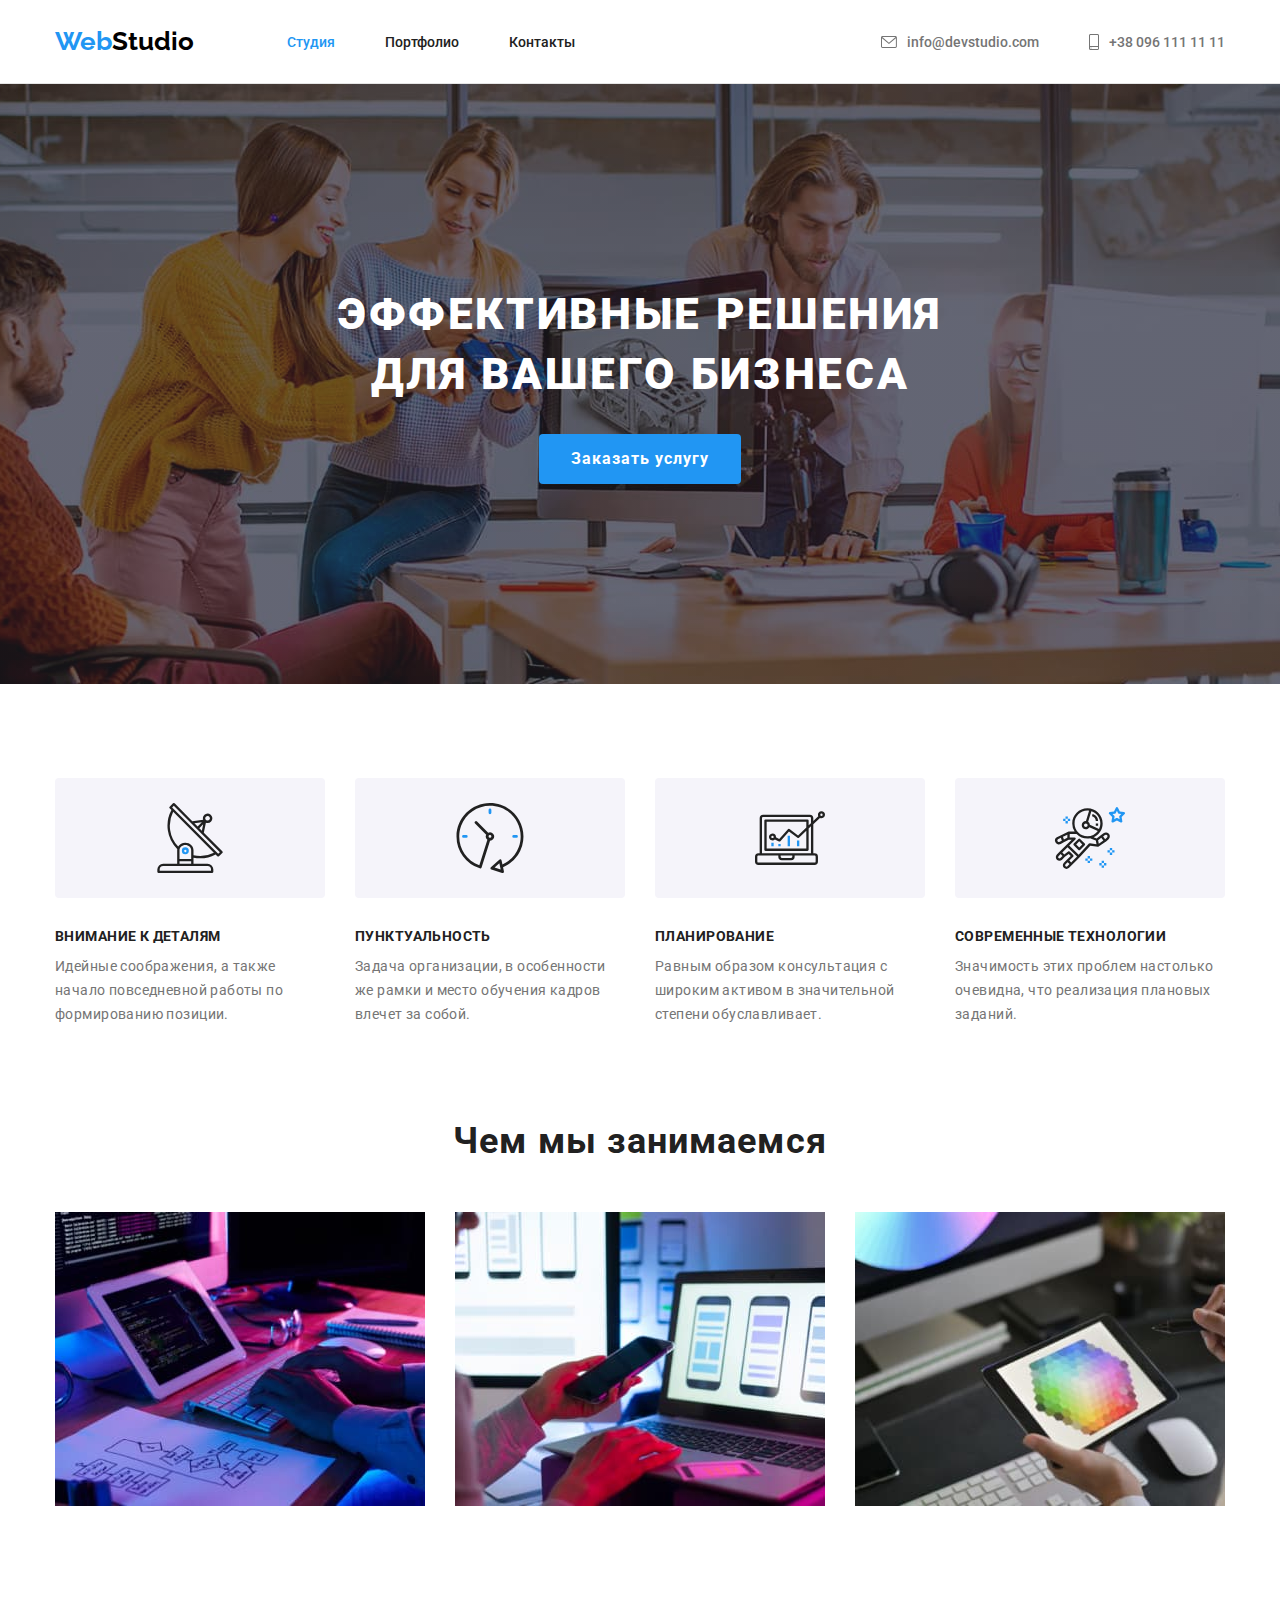
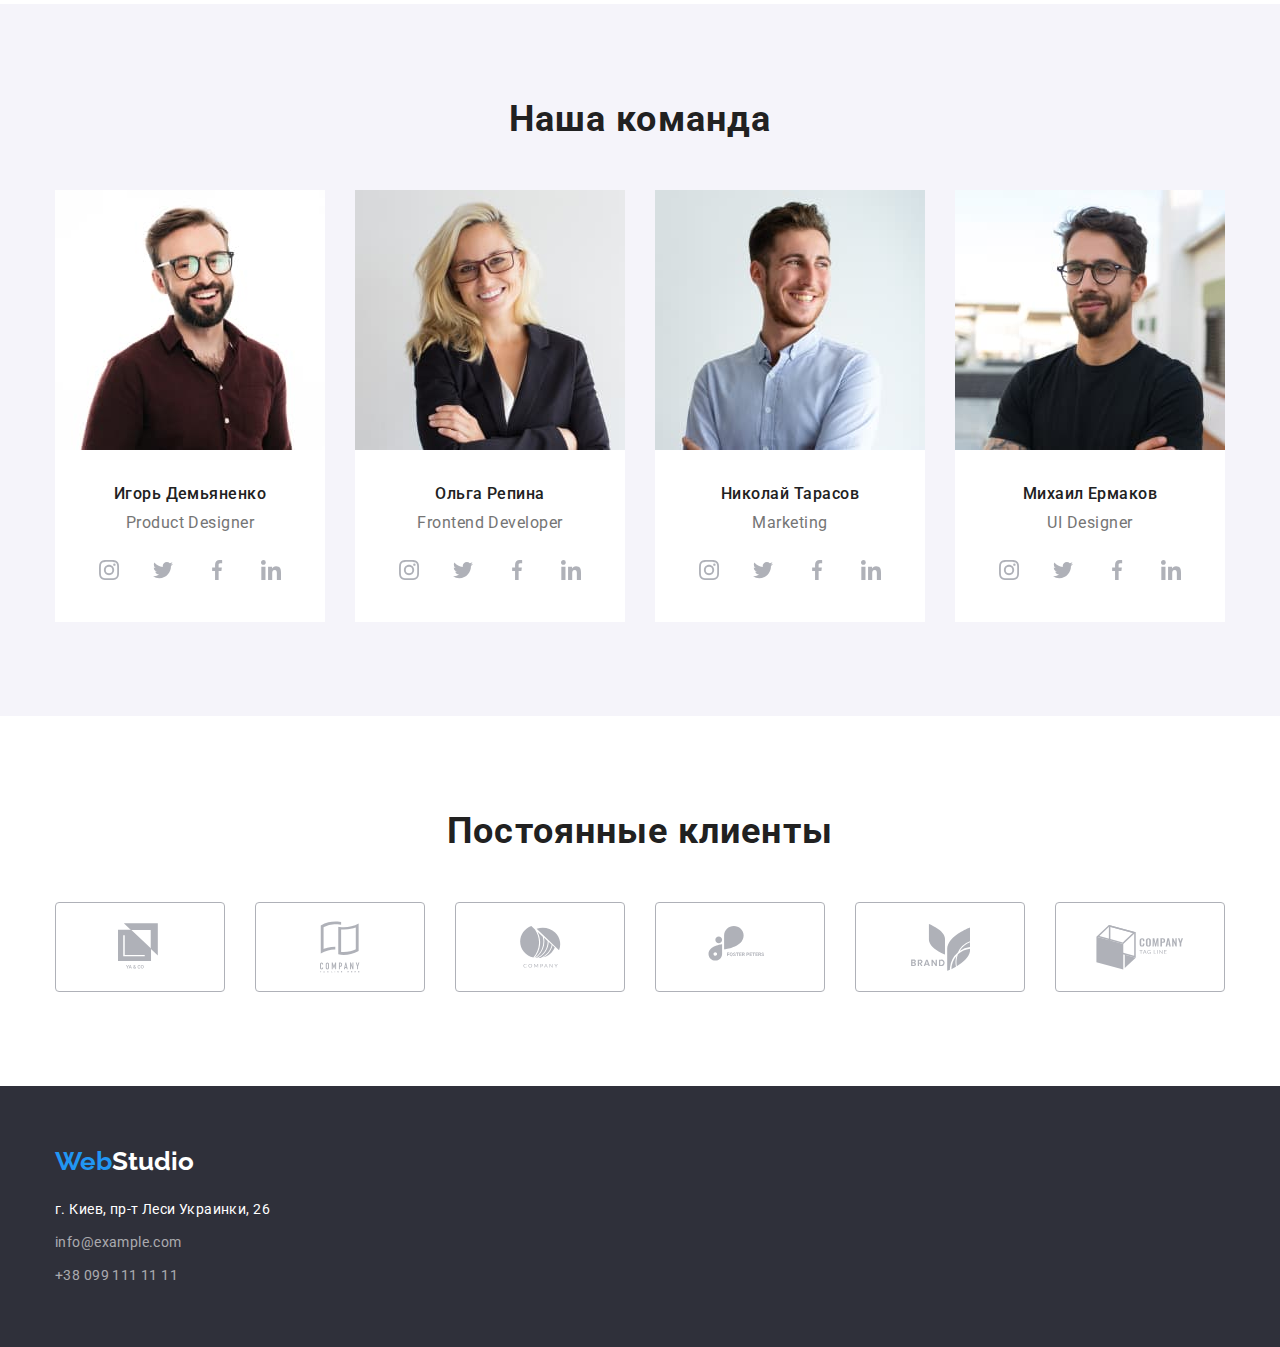
==== commit 16d127d3: "Завершает Нашу команду" ====
--- a/index.html
+++ b/index.html
@@ -144,6 +144,38 @@
                   <h3 class="team-name">Игорь Демьяненко</h3>
                   <p class="team-profession" lang="en">Product Designer</p>
                 </div>
+                <div class="team-links">
+                  <ul class="social-links list">
+                    <li class="item">
+                      <a class="link" href="#">
+                        <svg class="social-icon" width="20" height="20">
+                          <use href="./images/svg/symbol-defs.svg#icon-instagram"></use>
+                        </svg>
+                      </a>
+                    </li>
+                    <li class="item">
+                      <a class="link" href="#">
+                        <svg class="social-icon" width="20" height="20">
+                          <use href="./images/svg/symbol-defs.svg#icon-twitter"></use>
+                        </svg>
+                      </a>
+                    </li>
+                    <li class="item">
+                      <a class="link" href="#">
+                        <svg class="social-icon" width="20" height="20">
+                          <use href="./images/svg/symbol-defs.svg#icon-facebook"></use>
+                        </svg>
+                      </a>
+                    </li>
+                    <li class="item">
+                      <a class="link" href="#">
+                        <svg class="social-icon" width="20" height="20">
+                          <use href="./images/svg/symbol-defs.svg#icon-linkedin"></use>
+                        </svg>
+                      </a>
+                    </li>
+                  </ul>
+                </div>
               </li>
               <li class="item">
                 <img src="./images/studio/repina.jpg" alt="Ольга Репина" />
@@ -151,6 +183,38 @@
                   <h3 class="team-name">Ольга Репина</h3>
                   <p class="team-profession" lang="en">Frontend Developer</p>
                 </div>
+                <div class="team-links">
+                  <ul class="social-links list">
+                    <li class="item">
+                      <a class="link" href="#">
+                        <svg class="social-icon" width="20" height="20">
+                          <use href="./images/svg/symbol-defs.svg#icon-instagram"></use>
+                        </svg>
+                      </a>
+                    </li>
+                    <li class="item">
+                      <a class="link" href="#">
+                        <svg class="social-icon" width="20" height="20">
+                          <use href="./images/svg/symbol-defs.svg#icon-twitter"></use>
+                        </svg>
+                      </a>
+                    </li>
+                    <li class="item">
+                      <a class="link" href="#">
+                        <svg class="social-icon" width="20" height="20">
+                          <use href="./images/svg/symbol-defs.svg#icon-facebook"></use>
+                        </svg>
+                      </a>
+                    </li>
+                    <li class="item">
+                      <a class="link" href="#">
+                        <svg class="social-icon" width="20" height="20">
+                          <use href="./images/svg/symbol-defs.svg#icon-linkedin"></use>
+                        </svg>
+                      </a>
+                    </li>
+                  </ul>
+                </div>
               </li>
               <li class="item">
                 <img src="./images/studio/tarasov.jpg" alt="Николай Тарасов" />
@@ -158,12 +222,76 @@
                   <h3 class="team-name">Николай Тарасов</h3>
                   <p class="team-profession" lang="en">Marketing</p>
                 </div>
+                <div class="team-links">
+                  <ul class="social-links list">
+                    <li class="item">
+                      <a class="link" href="#">
+                        <svg class="social-icon" width="20" height="20">
+                          <use href="./images/svg/symbol-defs.svg#icon-instagram"></use>
+                        </svg>
+                      </a>
+                    </li>
+                    <li class="item">
+                      <a class="link" href="#">
+                        <svg class="social-icon" width="20" height="20">
+                          <use href="./images/svg/symbol-defs.svg#icon-twitter"></use>
+                        </svg>
+                      </a>
+                    </li>
+                    <li class="item">
+                      <a class="link" href="#">
+                        <svg class="social-icon" width="20" height="20">
+                          <use href="./images/svg/symbol-defs.svg#icon-facebook"></use>
+                        </svg>
+                      </a>
+                    </li>
+                    <li class="item">
+                      <a class="link" href="#">
+                        <svg class="social-icon" width="20" height="20">
+                          <use href="./images/svg/symbol-defs.svg#icon-linkedin"></use>
+                        </svg>
+                      </a>
+                    </li>
+                  </ul>
+                </div>
               </li>
               <li class="item">
                 <img src="./images/studio/yermakov.jpg" alt="Михаил Ермаков" />
                 <div class="team-text">
                   <h3 class="team-name">Михаил Ермаков</h3>
                   <p class="team-profession" lang="en">UI Designer</p>
+                </div>
+                <div class="team-links">
+                  <ul class="social-links list">
+                    <li class="item">
+                      <a class="link" href="#">
+                        <svg class="social-icon" width="20" height="20">
+                          <use href="./images/svg/symbol-defs.svg#icon-instagram"></use>
+                        </svg>
+                      </a>
+                    </li>
+                    <li class="item">
+                      <a class="link" href="#">
+                        <svg class="social-icon" width="20" height="20">
+                          <use href="./images/svg/symbol-defs.svg#icon-twitter"></use>
+                        </svg>
+                      </a>
+                    </li>
+                    <li class="item">
+                      <a class="link" href="#">
+                        <svg class="social-icon" width="20" height="20">
+                          <use href="./images/svg/symbol-defs.svg#icon-facebook"></use>
+                        </svg>
+                      </a>
+                    </li>
+                    <li class="item">
+                      <a class="link" href="#">
+                        <svg class="social-icon" width="20" height="20">
+                          <use href="./images/svg/symbol-defs.svg#icon-linkedin"></use>
+                        </svg>
+                      </a>
+                    </li>
+                  </ul>
                 </div>
               </li>
             </ul>
--- a/css/style.css
+++ b/css/style.css
@@ -372,7 +372,7 @@
   display: flex;
 }
 
-.team-list .item {
+.team-list>.item {
   width: 270px;
   margin-right: 30px;
   background-color: var(--pri-background-color);
@@ -384,7 +384,7 @@
 
 .team-text {
   padding-top: 30px;
-  padding-bottom: 30px;
+  margin-bottom: 16px;
 }
 
 .team-name {
@@ -405,6 +405,38 @@
   letter-spacing: 0.03em;
   color: var(--sec-text-color);
 }
+
+.team-links {
+  padding-bottom: 30px;
+  margin-left: auto;
+  margin-right: auto;
+  width: 206px
+}
+
+.social-links {
+  display: flex;
+  justify-content: center;
+  align-items: center;
+}
+
+.social-links>.item:not(:last-child) {
+  margin-right: 10px;
+}
+.social-links .link{
+  display: flex;
+  align-items: center;
+  padding: 12px;
+  fill: var(--icon-color);
+}
+
+.social-links .link:hover,
+.social-links .link:focus {
+  border-radius: 50%;
+  background-color: var(--accent-color);
+  fill:  #ffffff;
+}
+
+
 
 /* Постоянные клиенты */
 .clients {
@@ -514,6 +546,10 @@
   letter-spacing: 0.03em;
   color: #ffffff;
   background: var(--accent-color);
+
+  box-shadow: 0px 3px 1px rgba(0, 0, 0, 0.1), 0px 1px 2px rgba(0, 0, 0, 0.08), 0px 2px 2px rgba(0, 0, 0, 0.12);
+  border-radius: 4px;
+
 }
 
 /* Реализованные проекты */
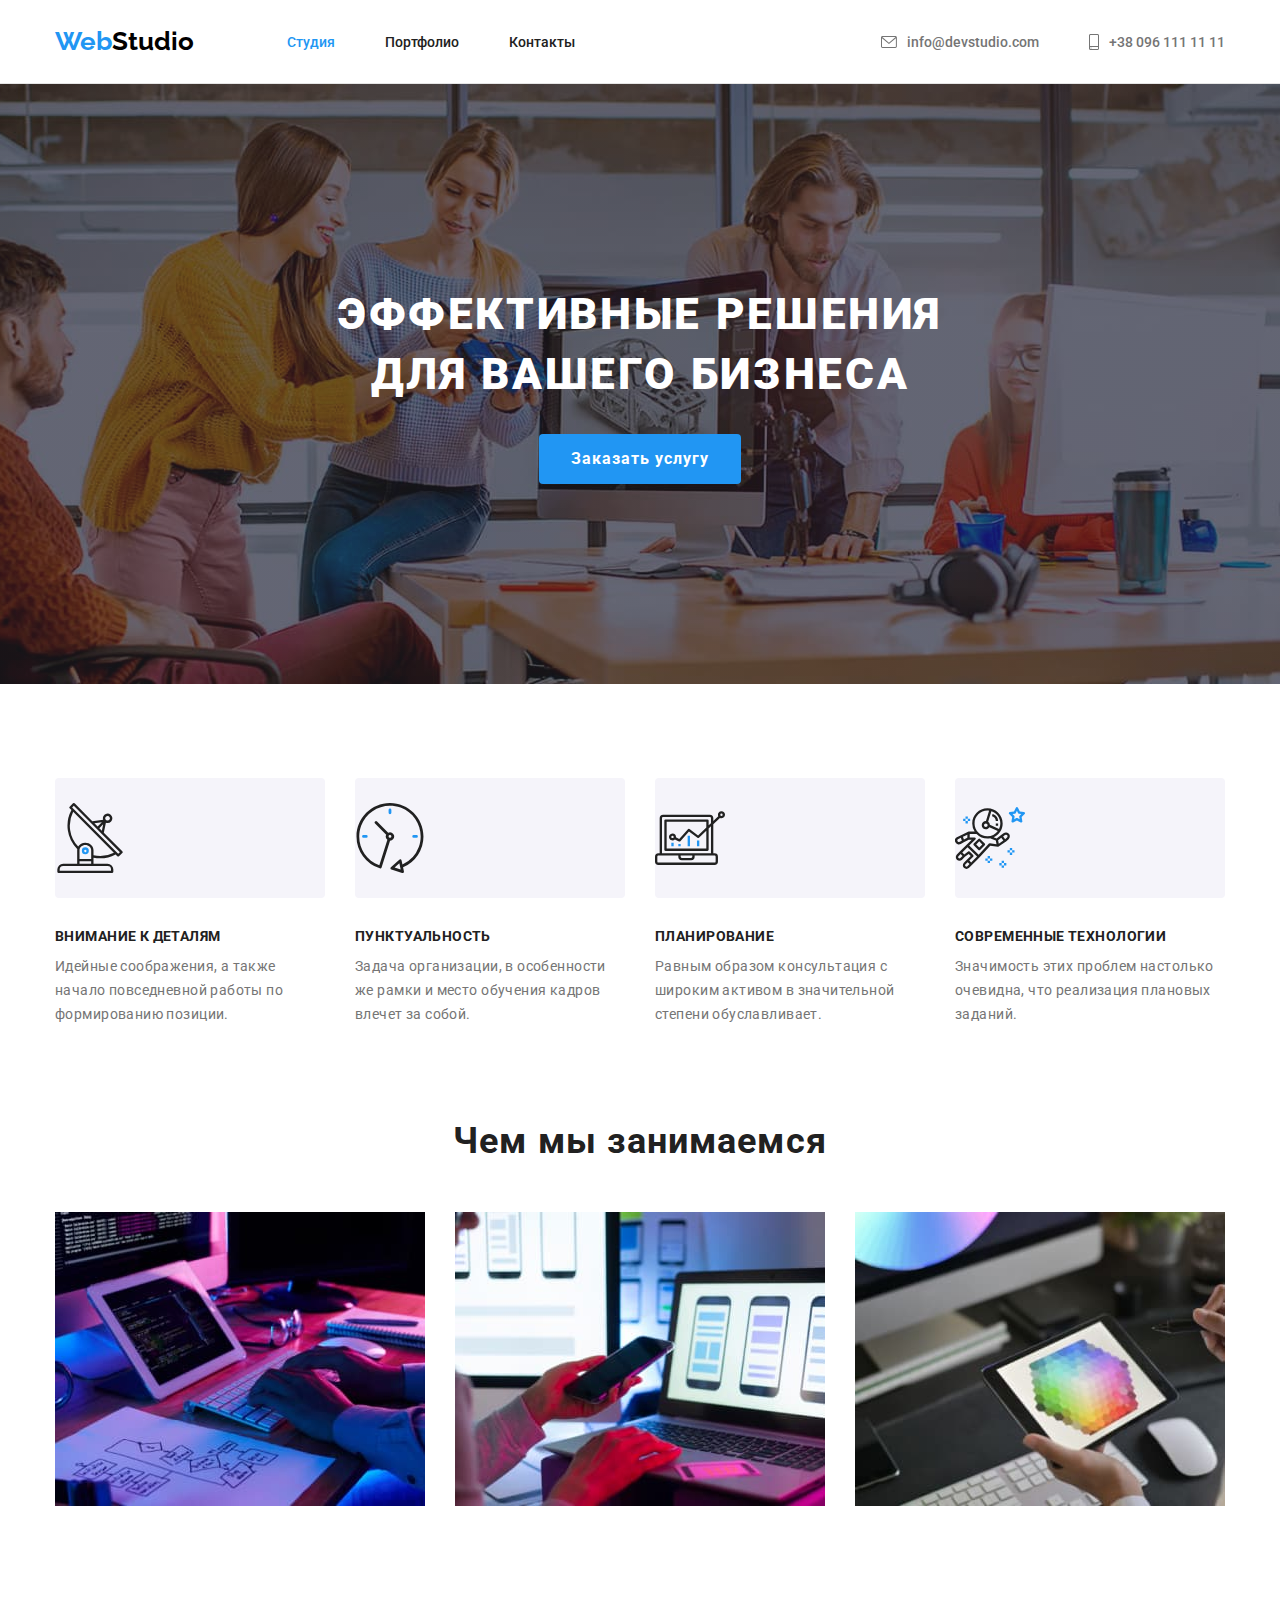
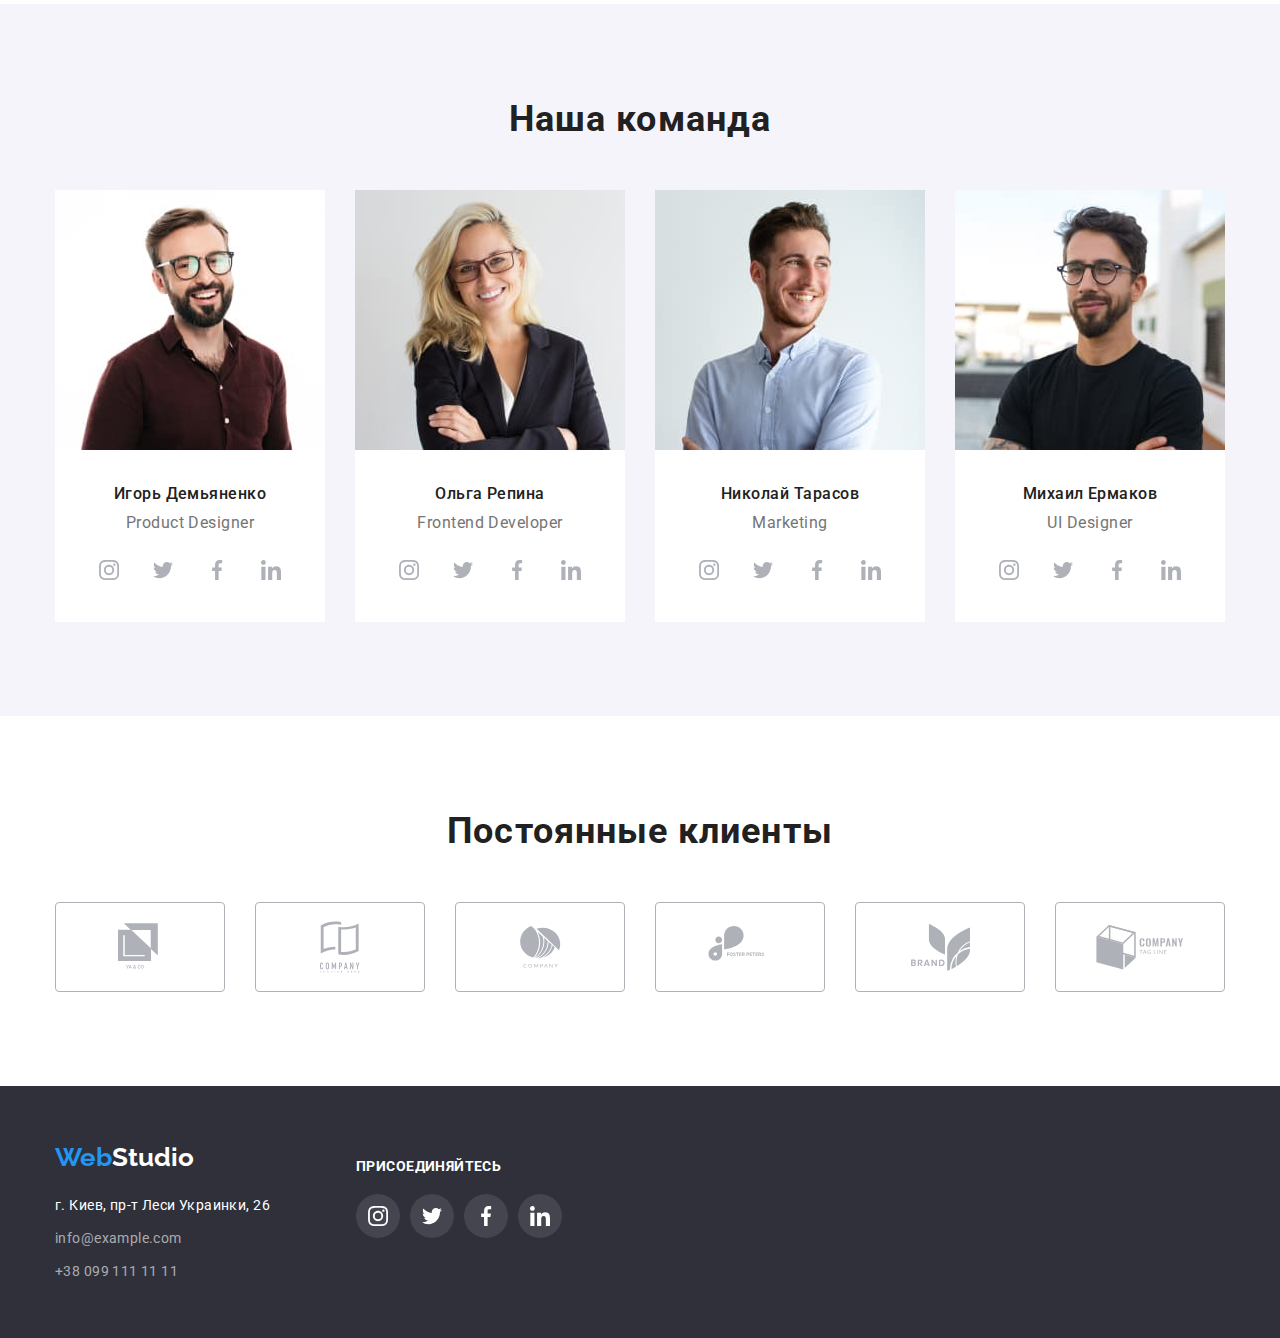
==== commit a3df0f0f: "Заканчивает главную страницу" ====
--- a/index.html
+++ b/index.html
@@ -71,7 +71,7 @@
             <ul class="features-list">
               <li class="item">
                 <div class="features-svg"> 
-                  <svg class="features-icon width="70" height="70">
+                  <svg class="features-icon" width="70" height="70">
                     <use href="./images/svg/symbol-defs.svg#icon-antenna"></use>
                   </svg>
                 </div>
@@ -83,7 +83,7 @@
               </li>
               <li class="item">
                 <div class="features-svg"> 
-                  <svg class="features-icon width="70" height="70">
+                  <svg class="features-icon" width="70" height="70">
                     <use href="./images/svg/symbol-defs.svg#icon-clock"></use>
                   </svg>
                 </div>
@@ -95,7 +95,7 @@
               </li>
               <li class="item">
                 <div class="features-svg"> 
-                  <svg class="features-icon width="70" height="70">
+                  <svg class="features-icon" width="70" height="70">
                     <use href="./images/svg/symbol-defs.svg#icon-diagram"></use>
                   </svg>
                 </div>
@@ -107,7 +107,7 @@
               </li>
               <li class="item">
                 <div class="features-svg"> 
-                  <svg class="features-icon width="70" height="70">
+                  <svg class="features-icon" width="70" height="70">
                     <use href="./images/svg/symbol-defs.svg#icon-astronaut"></use>
                   </svg>
                 </div>
@@ -351,26 +351,63 @@
       <!--Футер-->
       <footer class="page-footer">
         <div class="container">
-          <!--Лого футер-->
-          <a class="logo-footer" href="./index.html" lang="en">
-            <span class="logo-sec">Web</span>Studio
-          </a>
-
-          <!--Реквизиты-->
-          <div class="requisites">
-            <!--Адрес-->
-            <address class="address">г. Киев, пр-т Леси Украинки, 26</address>
-            <!--Контакты футер-->
-            <ul class="contacts-footer">
-              <li class="item">
-                <a class="link" href="mailto:info@example.com" lang="en"
-                  >info@example.com
-                </a>
-              </li>
-              <li class="item">
-                <a class="link" href="tel:+380991111111">+38 099 111 11 11</a>
-              </li>
-            </ul>
+          <div class="flex-footer">
+            <div class="footer-address">
+              <!--Лого футер-->
+              <a class="logo-footer" href="./index.html" lang="en">
+                <span class="logo-sec">Web</span>Studio
+              </a>
+
+              <!--Реквизиты-->
+              <div class="requisites">
+                <!--Адрес-->
+                <address class="address">г. Киев, пр-т Леси Украинки, 26</address>
+                <!--Контакты футер-->
+                <ul class="contacts-footer">
+                  <li class="item">
+                    <a class="link" href="mailto:info@example.com" lang="en"
+                      >info@example.com
+                    </a>
+                  </li>
+                  <li class="item">
+                    <a class="link" href="tel:+380991111111">+38 099 111 11 11</a>
+                  </li>
+                </ul>
+              </div>
+            </div>
+            <div class="join">
+              <p class="footer-text">Присоединяйтесь</p>
+                <ul class="footer-links list">
+                  <li class="item">
+                    <a class="link" href="#">
+                      <svg class="social-icon" width="20" height="20">
+                        <use href="./images/svg/symbol-defs.svg#icon-instagram"></use>
+                      </svg>
+                    </a>
+                  </li>
+                  <li class="item">
+                    <a class="link" href="#">
+                      <svg class="social-icon" width="20" height="20">
+                        <use href="./images/svg/symbol-defs.svg#icon-twitter"></use>
+                      </svg>
+                    </a>
+                  </li>
+                  <li class="item">
+                    <a class="link" href="#">
+                      <svg class="social-icon" width="20" height="20">
+                        <use href="./images/svg/symbol-defs.svg#icon-facebook"></use>
+                      </svg>
+                    </a>
+                  </li>
+                  <li class="item">
+                    <a class="link" href="#">
+                      <svg class="social-icon" width="20" height="20">
+                        <use href="./images/svg/symbol-defs.svg#icon-linkedin"></use>
+                      </svg>
+                    </a>
+                  </li>
+                </ul>
+            </div>
           </div>
         </div>
       </footer>
--- a/css/style.css
+++ b/css/style.css
@@ -181,13 +181,19 @@
 
 /* Футер */
 .page-footer {
-  display: flex;
-  flex-direction: column;
-
-  padding-top: 60px;
-  padding-bottom: 60px;
+  /* padding-top: 60px;
+  padding-bottom: 60px; */
 
   background: var(--sec-background-color);
+}
+
+.flex-footer {
+  display: flex;
+  align-items: center;
+}
+
+.footer-address {
+  margin-right: 70px;
 }
 
 .requisites {
@@ -217,6 +223,50 @@
   letter-spacing: 0.03em;
   color: rgba(255, 255, 255, 0.6);
 }
+
+.join {
+  width: 206px;
+  padding-top: 72px;
+  padding-bottom: 100px;
+}
+
+.footer-text {
+  margin-bottom: 20px;
+  font-weight: 700;
+  font-size: 14px;
+  line-height: 16px;
+  letter-spacing: 0.03em;
+  text-transform: uppercase;
+  color: #FFFFFF;
+}
+
+.footer-links {
+  display: flex;
+  justify-content: center;
+  align-items: center;
+  width:206px;
+}
+
+.footer-links>.item:not(:last-child) {
+  margin-right: 10px;
+}
+.footer-links .link{
+  display: flex;
+  align-items: center;
+  padding: 12px;
+  border-radius: 50%;
+  background-color: rgba(255, 255, 255, 0.1);
+  fill: #ffffff;
+}
+
+.footer-links .link:hover,
+.footer-links .link:focus {
+  border-radius: 50%;
+  background-color: var(--accent-color);
+  fill:  #ffffff;
+}
+
+
 
 /* Главный контент - Студия */
 .section-title {
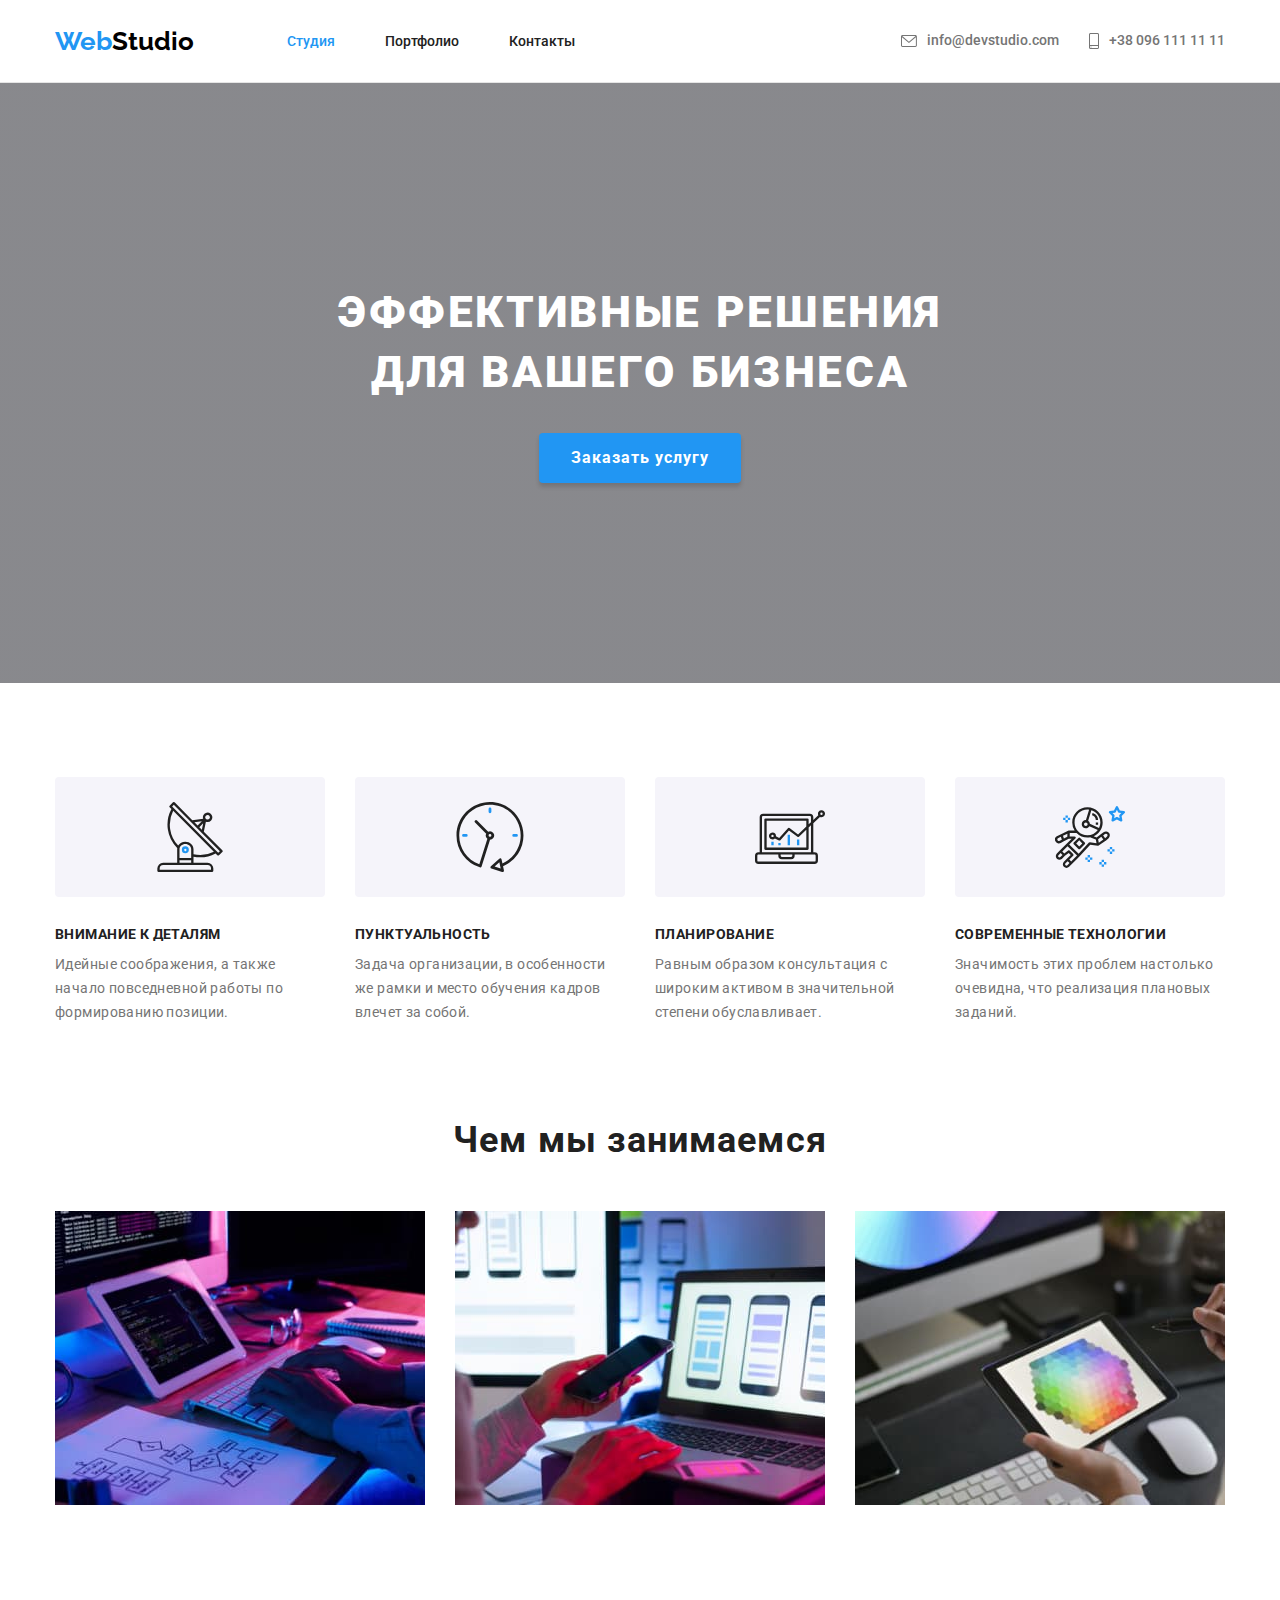
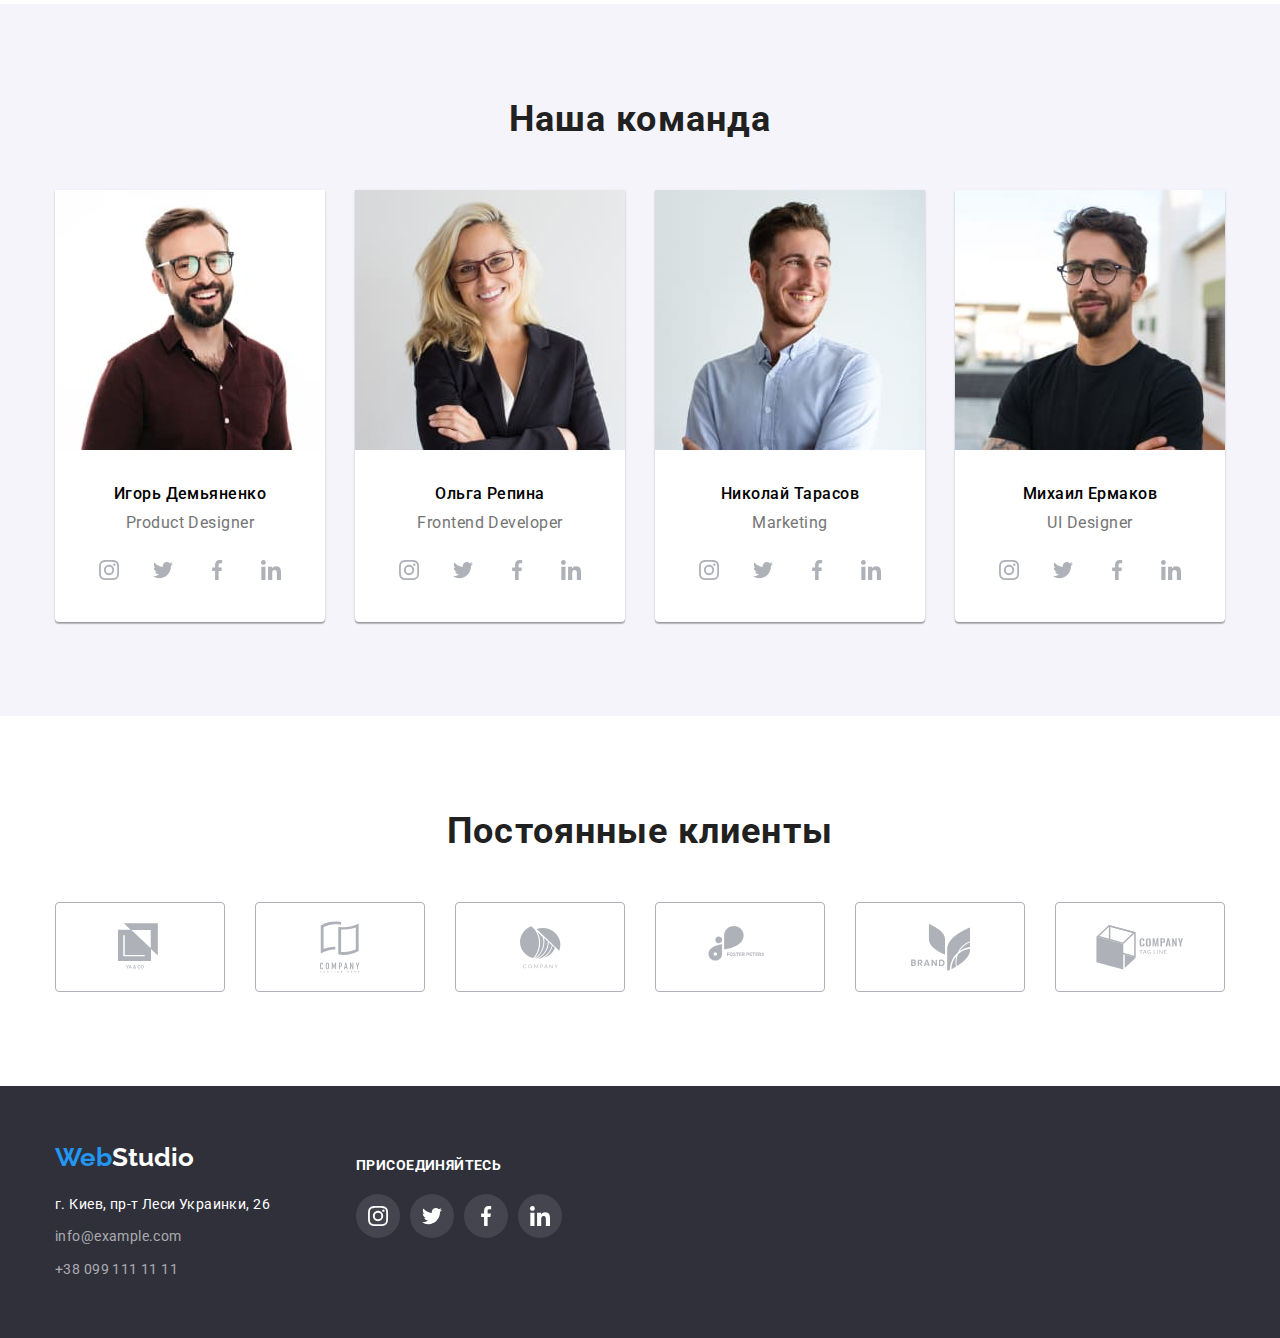
==== commit 30a2043f: "Вносит правки (Каникулы)" ====
--- a/index.html
+++ b/index.html
@@ -4,412 +4,425 @@
     <meta charset="UTF-8" />
     <meta name="viewport" content="width=device-width, initial-scale=1.0" />
     <title>Студия</title>
-    <link rel="stylesheet" href="./css/style.css" />
     <link rel="preconnect" href="https://fonts.gstatic.com" />
     <link
       href="https://fonts.googleapis.com/css2?family=Raleway:wght@700&family=Roboto:wght@400;500;700;900&display=swap"
       rel="stylesheet"
     />
+    <link
+      rel="stylesheet"
+      href="https://cdnjs.cloudflare.com/ajax/libs/modern-normalize/1.0.0/modern-normalize.min.css"
+    />
+    <link rel="stylesheet" href="./css/style.css" />
   </head>
+
   <body>
-      <!-- Хедер-->
-      <header class="page-header">
+    <!-- Хедер -->
+    <header class="page-header">
+      <div class="container">
+        <div class="header-flex">
+          <!-- Главная навигация -->
+          <nav class="navigation">
+            <!-- Лого-хедер -->
+            <a class="logo-header link" href="./index.html" lang="en">
+              <span class="logo-web">Web</span>Studio
+            </a>
+
+            <!-- Переход на другие страницы -->
+            <ul class="nav-list list">
+              <li class="item">
+                <a class="link current" href="./index.html">Студия</a>
+              </li>
+              <li class="item">
+                <a class="link" href="./portfolio.html">Портфолио</a>
+              </li>
+              <li class="item">
+                <a class="link" href="#">Контакты</a>
+              </li>
+            </ul>
+          </nav>
+
+          <!-- Контакты хедер -->
+          <ul class="contacts-header list">
+            <li class="item">
+              <a class="link" href="mailto:info@devstudio.com">
+                <svg class="icon" width="16" height="12">
+                  <use href="./images/svg/sprite.svg#icon-envelope"></use>
+                </svg>
+                info@devstudio.com
+              </a>
+            </li>
+            <li class="item">
+              <a class="link" href="tel:+380961111111">
+                <svg class="icon" width="10" height="16">
+                  <use href="./images/svg/sprite.svg#icon-smartphone"></use>
+                </svg>
+                +38 096 111 11 11
+              </a>
+            </li>
+          </ul>
+        </div>
+      </div>
+    </header>
+
+    <!-- Главный контент -->
+    <main>
+      <!-- Герой -->
+      <section class="hero">
+        <div class="overlay">
+          <div class="hero-container">
+            <h1 class="hero-title title">
+              Эффективные решения для вашего бизнеса
+            </h1>
+            <button class="hero-button" type="button">Заказать услугу</button>
+          </div>
+        </div>
+      </section>
+
+      <!-- Особенности -->
+      <section class="features">
         <div class="container">
-          <div class="flex-header">
-            <!--Главная навигация-->
-            <nav class="nav-container">
-              <!--Лого хедер-->
-              <a class="logo-header" href="./index.html" lang="en">
-                <span class="logo-sec">Web</span>Studio
-              </a>
-              <ul class="site-nav list">
-                <li class="item"><a class="link current" href="./index.html">Студия</a></li>
-                <li class="item"><a class="link" href="./portfolio.html">Портфолио</a></li>
-                <li class="item"><a class="link" href="#">Контакты</a></li>
+          <!-- Скрытый заголовок -->
+          <h2 class="section-title title hidden">Особенности</h2>
+
+          <ul class="features-list list">
+            <li class="item">
+              <div class="thumb">
+                <svg class="icon" width="70" height="70">
+                  <use href="./images/svg/sprite.svg#icon-antenna"></use>
+                </svg>
+              </div>
+              <h3 class="title">Внимание к деталям</h3>
+              <p class="text">
+                Идейные соображения, а также начало повседневной работы по
+                формированию позиции.
+              </p>
+            </li>
+            <li class="item">
+              <div class="thumb">
+                <svg class="icon" width="70" height="70">
+                  <use href="./images/svg/sprite.svg#icon-clock"></use>
+                </svg>
+              </div>
+              <h3 class="title">Пунктуальность</h3>
+              <p class="text">
+                Задача организации, в особенности же рамки и место обучения
+                кадров влечет за собой.
+              </p>
+            </li>
+            <li class="item">
+              <div class="thumb">
+                <svg class="icon" width="70" height="70">
+                  <use href="./images/svg/sprite.svg#icon-diagram"></use>
+                </svg>
+              </div>
+              <h3 class="title">Планирование</h3>
+              <p class="text">
+                Равным образом консультация с широким активом в значительной
+                степени обуславливает.
+              </p>
+            </li>
+            <li class="item">
+              <div class="thumb">
+                <svg class="icon" width="70" height="70">
+                  <use href="./images/svg/sprite.svg#icon-astronaut"></use>
+                </svg>
+              </div>
+              <h3 class="title">Современные технологии</h3>
+              <p class="text">
+                Значимость этих проблем настолько очевидна, что реализация
+                плановых заданий.
+              </p>
+            </li>
+          </ul>
+        </div>
+      </section>
+
+      <!-- Чем мы занимаемся -->
+      <section class="we-do">
+        <div class="container">
+          <h2 class="section-title title">Чем мы занимаемся</h2>
+          <ul class="we-do-list list">
+            <li class="item">
+              <img src="./images/studio/box1.jpg" alt="Десктопные решения" />
+            </li>
+            <li class="item">
+              <img src="./images/studio/box2.jpg" alt="Мобильные приложения" />
+            </li>
+            <li class="item">
+              <img src="./images/studio/box3.jpg" alt="Дизайнерские решения" />
+            </li>
+          </ul>
+        </div>
+      </section>
+
+      <!-- Наша команда -->
+      <section class="team">
+        <div class="container">
+          <h2 class="section-title title">Наша команда</h2>
+          <ul class="team-list list">
+            <li class="item">
+              <img
+                src="./images/studio/demianenko.jpg"
+                alt="Игорь Демьяненко"
+              />
+              <h3 class="name title">Игорь Демьяненко</h3>
+              <p class="profession text" lang="en">Product Designer</p>
+              <ul class="team-social list">
+                <li class="item">
+                  <a href="#" class="link">
+                    <svg class="icon" width="20" height="20">
+                      <use href="./images/svg/sprite.svg#icon-instagram"></use>
+                    </svg>
+                  </a>
+                </li>
+                <li class="item">
+                  <a href="#" class="link">
+                    <svg class="icon" width="20" height="20">
+                      <use href="./images/svg/sprite.svg#icon-twitter"></use>
+                    </svg>
+                  </a>
+                </li>
+                <li class="item">
+                  <a href="#" class="link">
+                    <svg class="icon" width="20" height="20">
+                      <use href="./images/svg/sprite.svg#icon-facebook"></use>
+                    </svg>
+                  </a>
+                </li>
+                <li class="item">
+                  <a href="#" class="link">
+                    <svg class="icon" width="20" height="20">
+                      <use href="./images/svg/sprite.svg#icon-linkedin"></use>
+                    </svg>
+                  </a>
+                </li>
               </ul>
-            </nav>
-
-            <!--Контакты хедер-->
-            <ul class="contacts-header list">
-              <li class="item">
-                <a class="link" href="mailto:info@devstudio.com" lang="en">
-                  <svg class="contact-icon" width="16" height="12">
-                    <use href="./images/svg/symbol-defs.svg#icon-envelope"></use>
-                  </svg> 
-                  info@devstudio.com 
+            </li>
+            <li class="item">
+              <img src="./images/studio/repina.jpg" alt="Ольга Репина" />
+              <h3 class="name title">Ольга Репина</h3>
+              <p class="profession text" lang="en">Frontend Developer</p>
+              <ul class="team-social list">
+                <li class="item">
+                  <a href="#" class="link">
+                    <svg class="icon" width="20" height="20">
+                      <use href="./images/svg/sprite.svg#icon-instagram"></use>
+                    </svg>
+                  </a>
+                </li>
+                <li class="item">
+                  <a href="#" class="link">
+                    <svg class="icon" width="20" height="20">
+                      <use href="./images/svg/sprite.svg#icon-twitter"></use>
+                    </svg>
+                  </a>
+                </li>
+                <li class="item">
+                  <a href="#" class="link">
+                    <svg class="icon" width="20" height="20">
+                      <use href="./images/svg/sprite.svg#icon-facebook"></use>
+                    </svg>
+                  </a>
+                </li>
+                <li class="item">
+                  <a href="#" class="link">
+                    <svg class="icon" width="20" height="20">
+                      <use href="./images/svg/sprite.svg#icon-linkedin"></use>
+                    </svg>
+                  </a>
+                </li>
+              </ul>
+            </li>
+            <li class="item">
+              <img src="./images/studio/tarasov.jpg" alt="Николай Тарасов" />
+              <h3 class="name title">Николай Тарасов</h3>
+              <p class="profession text" lang="en">Marketing</p>
+              <ul class="team-social list">
+                <li class="item">
+                  <a href="#" class="link">
+                    <svg class="icon" width="20" height="20">
+                      <use href="./images/svg/sprite.svg#icon-instagram"></use>
+                    </svg>
+                  </a>
+                </li>
+                <li class="item">
+                  <a href="#" class="link">
+                    <svg class="icon" width="20" height="20">
+                      <use href="./images/svg/sprite.svg#icon-twitter"></use>
+                    </svg>
+                  </a>
+                </li>
+                <li class="item">
+                  <a href="#" class="link">
+                    <svg class="icon" width="20" height="20">
+                      <use href="./images/svg/sprite.svg#icon-facebook"></use>
+                    </svg>
+                  </a>
+                </li>
+                <li class="item">
+                  <a href="#" class="link">
+                    <svg class="icon" width="20" height="20">
+                      <use href="./images/svg/sprite.svg#icon-linkedin"></use>
+                    </svg>
+                  </a>
+                </li>
+              </ul>
+            </li>
+            <li class="item">
+              <img src="./images/studio/yermakov.jpg" alt="Михаил Ермаков" />
+              <h3 class="name title">Михаил Ермаков</h3>
+              <p class="profession text" lang="en">UI Designer</p>
+              <ul class="team-social list">
+                <li class="item">
+                  <a href="#" class="link">
+                    <svg class="icon" width="20" height="20">
+                      <use href="./images/svg/sprite.svg#icon-instagram"></use>
+                    </svg>
+                  </a>
+                </li>
+                <li class="item">
+                  <a href="#" class="link">
+                    <svg class="icon" width="20" height="20">
+                      <use href="./images/svg/sprite.svg#icon-twitter"></use>
+                    </svg>
+                  </a>
+                </li>
+                <li class="item">
+                  <a href="#" class="link">
+                    <svg class="icon" width="20" height="20">
+                      <use href="./images/svg/sprite.svg#icon-facebook"></use>
+                    </svg>
+                  </a>
+                </li>
+                <li class="item">
+                  <a href="#" class="link">
+                    <svg class="icon" width="20" height="20">
+                      <use href="./images/svg/sprite.svg#icon-linkedin"></use>
+                    </svg>
+                  </a>
+                </li>
+              </ul>
+            </li>
+          </ul>
+        </div>
+      </section>
+
+      <!-- Постоянные клиенты -->
+      <section class="clients">
+        <div class="container">
+          <h2 class="section-title title">Постоянные клиенты</h2>
+          <ul class="clients-list list">
+            <li class="item">
+              <a href="#" class="link">
+                <svg class="icon" width="44" height="49">
+                  <use href="./images/svg/sprite.svg#icon-logo-one"></use>
+                </svg>
+              </a>
+            </li>
+            <li class="item">
+              <a href="#" class="link">
+                <svg class="icon" width="40" height="52">
+                  <use href="./images/svg/sprite.svg#icon-logo-two"></use>
+                </svg>
+              </a>
+            </li>
+            <li class="item">
+              <a href="#" class="link">
+                <svg class="icon" width="41" height="43">
+                  <use href="./images/svg/sprite.svg#icon-logo-three"></use>
+                </svg>
+              </a>
+            </li>
+            <li class="item">
+              <a href="#" class="link">
+                <svg class="icon" width="80" height="42">
+                  <use href="./images/svg/sprite.svg#icon-logo-four"></use>
+                </svg>
+              </a>
+            </li>
+            <li class="item">
+              <a href="#" class="link">
+                <svg class="icon" width="59" height="47">
+                  <use href="./images/svg/sprite.svg#icon-logo-five"></use>
+                </svg>
+              </a>
+            </li>
+            <li class="item">
+              <a href="#" class="link">
+                <svg class="icon" width="88" height="45">
+                  <use href="./images/svg/sprite.svg#icon-logo-six"></use>
+                </svg>
+              </a>
+            </li>
+          </ul>
+        </div>
+      </section>
+    </main>
+
+    <!-- Футер -->
+    <footer class="page-footer">
+      <div class="container">
+        <div class="footer-flex">
+          <!-- Реквизиты -->
+          <div class="requisites">
+            <!-- Лого-футер -->
+            <a class="logo-footer link" href="./index.html" lang="en">
+              <span class="logo-web">Web</span>Studio
+            </a>
+
+            <!-- Адрес -->
+            <address class="address">г. Киев, пр-т Леси Украинки, 26</address>
+
+            <!-- Контакты футер -->
+            <ul class="contacts-footer list">
+              <li class="item">
+                <a class="link" href="mailto:info@example.com">
+                  info@example.com
                 </a>
               </li>
               <li class="item">
-                <a class="link" href="tel:+380961111111">
-                  <svg class="contact-icon" width="10" height="16">
-                    <use href="./images/svg/symbol-defs.svg#icon-smartphone"></use>
-                  </svg>
-                  +38 096 111 11 11</a>
+                <a class="link" href="tel:+380991111111"> +38 099 111 11 11 </a>
               </li>
             </ul>
           </div>
-        </div>
-      </header>
-
-      <!--Главный контент-->
-      <main>
-        <!--Герой-->
-        <section class="hero">
-          <div class="overlay">
-            <div class="container-hero">
-              <h1 class="hero-title">Эффективные решения для вашего бизнеса</h1>
-              <button class="hero-button" type="button">Заказать услугу</button>
-            </div>
-          </div>
-        </section>
-
-        <!--Особенности-->
-        <section class="features">
-          <div class="container">
-            <!-- Скрытый заголовок -->
-            <h2 class="hidden-title">Особенности</h2> 
-            <ul class="features-list">
-              <li class="item">
-                <div class="features-svg"> 
-                  <svg class="features-icon" width="70" height="70">
-                    <use href="./images/svg/symbol-defs.svg#icon-antenna"></use>
+
+          <!-- Присоединяйтесь -->
+          <div class="join">
+            <p class="text">Присоединяйтесь</p>
+            <ul class="join-social list">
+              <li class="item">
+                <a href="#" class="link">
+                  <svg class="icon" width="20" height="20">
+                    <use href="./images/svg/sprite.svg#icon-instagram"></use>
                   </svg>
-                </div>
-                <h3 class="features-title">Внимание к деталям</h3>
-                <p class="features-text">
-                  Идейные соображения, а также начало повседневной работы по
-                  формированию позиции.
-                </p>
-              </li>
-              <li class="item">
-                <div class="features-svg"> 
-                  <svg class="features-icon" width="70" height="70">
-                    <use href="./images/svg/symbol-defs.svg#icon-clock"></use>
+                </a>
+              </li>
+              <li class="item">
+                <a href="#" class="link">
+                  <svg class="icon" width="20" height="20">
+                    <use href="./images/svg/sprite.svg#icon-twitter"></use>
                   </svg>
-                </div>
-                <h3 class="features-title">Пунктуальность</h3>
-                <p class="features-text">
-                  Задача организации, в особенности же рамки и место обучения кадров
-                  влечет за собой.
-                </p>
-              </li>
-              <li class="item">
-                <div class="features-svg"> 
-                  <svg class="features-icon" width="70" height="70">
-                    <use href="./images/svg/symbol-defs.svg#icon-diagram"></use>
+                </a>
+              </li>
+              <li class="item">
+                <a href="#" class="link">
+                  <svg class="icon" width="20" height="20">
+                    <use href="./images/svg/sprite.svg#icon-facebook"></use>
                   </svg>
-                </div>
-                <h3 class="features-title">Планирование</h3>
-                <p class="features-text">
-                  Равным образом консультация с широким активом в значительной
-                  степени обуславливает.
-                </p>
-              </li>
-              <li class="item">
-                <div class="features-svg"> 
-                  <svg class="features-icon" width="70" height="70">
-                    <use href="./images/svg/symbol-defs.svg#icon-astronaut"></use>
+                </a>
+              </li>
+              <li class="item">
+                <a href="#" class="link">
+                  <svg class="icon" width="20" height="20">
+                    <use href="./images/svg/sprite.svg#icon-linkedin"></use>
                   </svg>
-                </div>
-                <h3 class="features-title">Современные технологии</h3>
-                <p class="features-text">
-                  Значимость этих проблем настолько очевидна, что реализация
-                  плановых заданий.
-                </p>
+                </a>
               </li>
             </ul>
           </div>
-        </section>
-
-        <!--Чем мы занимаемся-->
-        <section class="we-do">
-          <div class="container">
-            <h2 class="section-title">Чем мы занимаемся</h2>
-            <ul class="we-do-list">
-              <li class="item"><img src="./images/studio/box1.jpg" alt="Руки на клавиатуре"/></li>
-              <li class="item"><img src="./images/studio/box2.jpg" alt="Телефон в руке"/></li>
-              <li class="item"><img src="./images/studio/box3.jpg" alt="Планшет в руках"/></li>
-            </ul>
-          </div>
-        </section>
-
-        <!--Наша команда-->
-        <section class="team">
-          <div class="container">
-            <h2 class="section-title">Наша команда</h2>
-            <ul class="team-list">
-              <li class="item">
-                <img src="./images/studio/demianenko.jpg" alt="Игорь Демьяненко" />
-                <div class="team-text">
-                  <h3 class="team-name">Игорь Демьяненко</h3>
-                  <p class="team-profession" lang="en">Product Designer</p>
-                </div>
-                <div class="team-links">
-                  <ul class="social-links list">
-                    <li class="item">
-                      <a class="link" href="#">
-                        <svg class="social-icon" width="20" height="20">
-                          <use href="./images/svg/symbol-defs.svg#icon-instagram"></use>
-                        </svg>
-                      </a>
-                    </li>
-                    <li class="item">
-                      <a class="link" href="#">
-                        <svg class="social-icon" width="20" height="20">
-                          <use href="./images/svg/symbol-defs.svg#icon-twitter"></use>
-                        </svg>
-                      </a>
-                    </li>
-                    <li class="item">
-                      <a class="link" href="#">
-                        <svg class="social-icon" width="20" height="20">
-                          <use href="./images/svg/symbol-defs.svg#icon-facebook"></use>
-                        </svg>
-                      </a>
-                    </li>
-                    <li class="item">
-                      <a class="link" href="#">
-                        <svg class="social-icon" width="20" height="20">
-                          <use href="./images/svg/symbol-defs.svg#icon-linkedin"></use>
-                        </svg>
-                      </a>
-                    </li>
-                  </ul>
-                </div>
-              </li>
-              <li class="item">
-                <img src="./images/studio/repina.jpg" alt="Ольга Репина" />
-                <div class="team-text">
-                  <h3 class="team-name">Ольга Репина</h3>
-                  <p class="team-profession" lang="en">Frontend Developer</p>
-                </div>
-                <div class="team-links">
-                  <ul class="social-links list">
-                    <li class="item">
-                      <a class="link" href="#">
-                        <svg class="social-icon" width="20" height="20">
-                          <use href="./images/svg/symbol-defs.svg#icon-instagram"></use>
-                        </svg>
-                      </a>
-                    </li>
-                    <li class="item">
-                      <a class="link" href="#">
-                        <svg class="social-icon" width="20" height="20">
-                          <use href="./images/svg/symbol-defs.svg#icon-twitter"></use>
-                        </svg>
-                      </a>
-                    </li>
-                    <li class="item">
-                      <a class="link" href="#">
-                        <svg class="social-icon" width="20" height="20">
-                          <use href="./images/svg/symbol-defs.svg#icon-facebook"></use>
-                        </svg>
-                      </a>
-                    </li>
-                    <li class="item">
-                      <a class="link" href="#">
-                        <svg class="social-icon" width="20" height="20">
-                          <use href="./images/svg/symbol-defs.svg#icon-linkedin"></use>
-                        </svg>
-                      </a>
-                    </li>
-                  </ul>
-                </div>
-              </li>
-              <li class="item">
-                <img src="./images/studio/tarasov.jpg" alt="Николай Тарасов" />
-                <div class="team-text">
-                  <h3 class="team-name">Николай Тарасов</h3>
-                  <p class="team-profession" lang="en">Marketing</p>
-                </div>
-                <div class="team-links">
-                  <ul class="social-links list">
-                    <li class="item">
-                      <a class="link" href="#">
-                        <svg class="social-icon" width="20" height="20">
-                          <use href="./images/svg/symbol-defs.svg#icon-instagram"></use>
-                        </svg>
-                      </a>
-                    </li>
-                    <li class="item">
-                      <a class="link" href="#">
-                        <svg class="social-icon" width="20" height="20">
-                          <use href="./images/svg/symbol-defs.svg#icon-twitter"></use>
-                        </svg>
-                      </a>
-                    </li>
-                    <li class="item">
-                      <a class="link" href="#">
-                        <svg class="social-icon" width="20" height="20">
-                          <use href="./images/svg/symbol-defs.svg#icon-facebook"></use>
-                        </svg>
-                      </a>
-                    </li>
-                    <li class="item">
-                      <a class="link" href="#">
-                        <svg class="social-icon" width="20" height="20">
-                          <use href="./images/svg/symbol-defs.svg#icon-linkedin"></use>
-                        </svg>
-                      </a>
-                    </li>
-                  </ul>
-                </div>
-              </li>
-              <li class="item">
-                <img src="./images/studio/yermakov.jpg" alt="Михаил Ермаков" />
-                <div class="team-text">
-                  <h3 class="team-name">Михаил Ермаков</h3>
-                  <p class="team-profession" lang="en">UI Designer</p>
-                </div>
-                <div class="team-links">
-                  <ul class="social-links list">
-                    <li class="item">
-                      <a class="link" href="#">
-                        <svg class="social-icon" width="20" height="20">
-                          <use href="./images/svg/symbol-defs.svg#icon-instagram"></use>
-                        </svg>
-                      </a>
-                    </li>
-                    <li class="item">
-                      <a class="link" href="#">
-                        <svg class="social-icon" width="20" height="20">
-                          <use href="./images/svg/symbol-defs.svg#icon-twitter"></use>
-                        </svg>
-                      </a>
-                    </li>
-                    <li class="item">
-                      <a class="link" href="#">
-                        <svg class="social-icon" width="20" height="20">
-                          <use href="./images/svg/symbol-defs.svg#icon-facebook"></use>
-                        </svg>
-                      </a>
-                    </li>
-                    <li class="item">
-                      <a class="link" href="#">
-                        <svg class="social-icon" width="20" height="20">
-                          <use href="./images/svg/symbol-defs.svg#icon-linkedin"></use>
-                        </svg>
-                      </a>
-                    </li>
-                  </ul>
-                </div>
-              </li>
-            </ul>
-          </div>
-        </section>
-
-        <!-- Постоянные клиенты -->
-        <section class="clients">
-          <div class="container">
-            <h2 class="section-title">Постоянные клиенты</h2>
-            <ul class="clients-list">
-              <li class="item">
-                <a class="link" href="#">
-                  <svg class="company-logo" width="44" height="49">
-                    <use href=".//images/svg/symbol-defs.svg#icon-logo-one"></use>
-                  </svg>
-                </a>
-              </li>
-              <li class="item">
-                <a class="link" href="#">
-                  <svg class="company-logo" width="40" height="52">
-                    <use href=".//images/svg/symbol-defs.svg#icon-logo-two"></use>
-                  </svg>
-                </a>
-              </li>
-              <li class="item">
-                <a class="link" href="#">
-                  <svg class="company-logo" width="41" height="42">
-                    <use href=".//images/svg/symbol-defs.svg#icon-logo-three"></use>
-                  </svg>
-                </a>
-              </li>
-              <li class="item">
-                <a class="link" href="#">
-                  <svg class="company-logo" width="78" height="42">
-                    <use href=".//images/svg/symbol-defs.svg#icon-logo-four"></use>
-                  </svg></a></li>
-              <li class="item">
-                <a class="link" href="#">
-                  <svg class="company-logo" width="59" height="47">
-                    <use href=".//images/svg/symbol-defs.svg#icon-logo-five"></use>
-                  </svg>
-                </a>
-              </li>
-              <li class="item">
-                <a class="link" href="#">
-                  <svg class="company-logo" width="88" height="45">
-                    <use href=".//images/svg/symbol-defs.svg#icon-logo-six"></use>
-                  </svg>
-                </a>
-              </li>
-            </ul>
-          </div>
-        </section>
-      </main>
-
-      <!--Футер-->
-      <footer class="page-footer">
-        <div class="container">
-          <div class="flex-footer">
-            <div class="footer-address">
-              <!--Лого футер-->
-              <a class="logo-footer" href="./index.html" lang="en">
-                <span class="logo-sec">Web</span>Studio
-              </a>
-
-              <!--Реквизиты-->
-              <div class="requisites">
-                <!--Адрес-->
-                <address class="address">г. Киев, пр-т Леси Украинки, 26</address>
-                <!--Контакты футер-->
-                <ul class="contacts-footer">
-                  <li class="item">
-                    <a class="link" href="mailto:info@example.com" lang="en"
-                      >info@example.com
-                    </a>
-                  </li>
-                  <li class="item">
-                    <a class="link" href="tel:+380991111111">+38 099 111 11 11</a>
-                  </li>
-                </ul>
-              </div>
-            </div>
-            <div class="join">
-              <p class="footer-text">Присоединяйтесь</p>
-                <ul class="footer-links list">
-                  <li class="item">
-                    <a class="link" href="#">
-                      <svg class="social-icon" width="20" height="20">
-                        <use href="./images/svg/symbol-defs.svg#icon-instagram"></use>
-                      </svg>
-                    </a>
-                  </li>
-                  <li class="item">
-                    <a class="link" href="#">
-                      <svg class="social-icon" width="20" height="20">
-                        <use href="./images/svg/symbol-defs.svg#icon-twitter"></use>
-                      </svg>
-                    </a>
-                  </li>
-                  <li class="item">
-                    <a class="link" href="#">
-                      <svg class="social-icon" width="20" height="20">
-                        <use href="./images/svg/symbol-defs.svg#icon-facebook"></use>
-                      </svg>
-                    </a>
-                  </li>
-                  <li class="item">
-                    <a class="link" href="#">
-                      <svg class="social-icon" width="20" height="20">
-                        <use href="./images/svg/symbol-defs.svg#icon-linkedin"></use>
-                      </svg>
-                    </a>
-                  </li>
-                </ul>
-            </div>
-          </div>
-        </div>
-      </footer>
+        </div>
+      </div>
+    </footer>
   </body>
-</html>+</html>
--- a/css/style.css
+++ b/css/style.css
@@ -1,52 +1,64 @@
-html{
-    box-sizing: border-box;
-}
-
-*, ::before, ::after{
-    box-sizing: inherit;
-}
-
+html {
+  box-sizing: border-box;
+}
+
+*,
+::before,
+::after {
+  box-sizing: inherit;
+}
+
+/* Сброс */
+.item,
+.link,
+.list,
+.text,
+.title {
+  margin: 0;
+  padding: 0;
+  list-style: none;
+  text-decoration: none;
+}
+
+/* Переменные */
 :root {
-  /*Основные цвета текста */
+  /* Основные цвета текста */
   --pri-text-color: #212121;
   --sec-text-color: #757575;
+
+  /* Основные цвета иконок */
+  --pri-icon-color: #afb1b8;
+  --sec-icon-color: #ffffff;
+  /* Акцент */
   --accent-color: #2196f3;
 
   /* Основные цвета фона */
   --pri-background-color: #ffffff;
-  --sec-background-color: #2f303a;
-  --hero-background-color: #C4C4C4;
-
-  /* Основные цвета иконок */
-  --icon-color: #AFB1B8;
-  --icon-background-color: #F5F4FA;
-}
-
-/* Стили по тегам */
+  --sec-background-color: #f5f4fa;
+  --hero-background-color: #c4c4c4;
+  --footer-background-color: #2f303a;
+}
+
+/* Боди */
 body {
   font-family: "Roboto", sans-serif;
   font-style: normal;
   margin: 0;
 }
 
-h1, h2, h3, p {
-  margin: 0;
+/* Cкрытые заголовки */
+.title.hidden {
+  position: absolute;
+  width: 1px;
+  height: 1px;
+  margin: -1px;
+  border: 0;
   padding: 0;
-}
-
-ul {
-  margin: 0;
-  padding: 0;
-}
-
-li {
-  margin: 0;
-  padding: 0;
-  list-style: none;
-}
-
-a {
-  text-decoration: none;
+
+  white-space: nowrap;
+  clip-path: inset(100%);
+  clip: rect(0 0 0 0);
+  overflow: hidden;
 }
 
 /* Контейнер */
@@ -57,105 +69,103 @@
   margin: 0 auto;
 }
 
-/*Скрытые заголовки*/
-.hidden-title {
-  position: absolute;
-  width: 1px;
-  height: 1px;
-  margin: -1px;
-  border: 0;
-  padding: 0;
-  
-  white-space: nowrap;
-  clip-path: inset(100%);
-  clip: rect(0 0 0 0);
-  overflow: hidden;
-}
-
 /* Лого */
+.logo-web {
+  color: #2196f3;
+}
+/* Лого хедер */
 .logo-header {
-  margin-right: 93px;
-
-  font-family: Raleway, sans-serif;
-  font-style: normal;
+  font-family: "Raleway", sans-serif;
   font-weight: 700;
   font-size: 26px;
-  line-height: 31px;
+  line-height: 1.19;
+
+  margin-right: 93px;
+  padding-top: 24px;
+  padding-bottom: 24px;
 
   color: #000000;
 }
 
+/* Лого футер */
 .logo-footer {
-  font-family: Raleway, sans-serif;
-  font-style: normal;
+  font-family: "Raleway", sans-serif;
   font-weight: 700;
   font-size: 26px;
-  line-height: 31px;
-  
+  line-height: 1.19;
+
   color: #ffffff;
 }
 
-.logo-sec {
-  color: var(--accent-color);
+/* Заголовки секций */
+.section-title {
+  margin-bottom: 50px;
+
+  font-weight: bold;
+  font-size: 36px;
+  line-height: 42px;
+  text-align: center;
+  letter-spacing: 0.03em;
+
+  color: var(--pri-text-color);
 }
 
 /* Хедер */
 .page-header {
-  border-bottom: #E5E5E5 1px solid;
+  border-bottom: #e5e5e5 1px solid;
   background: var(--pri-background-color);
 }
-
-.flex-header {
-  display: flex;
-  align-items: center;
-  justify-content: space-between;
-}
-
-/* Навигация */
-.nav-container {
-  display: flex;
-  align-items: center;
-}
-
-.site-nav {
-  display: flex;
-  align-items: center;
-  width: 294px;
-
-  padding-left: 0;
+.header-flex {
+  display: flex;
+  align-items: center;
+}
+
+/* Главная навигация */
+.navigation {
+  display: flex;
+  align-items: center;
+}
+
+/* Переход на другие страницы */
+.nav-list {
+  display: flex;
+  align-items: center;
+
   padding-top: 32px;
   padding-bottom: 32px;
 }
 
-.site-nav .item:not(:last-child) {
+.nav-list > .item:not(:last-child) {
   margin-right: 50px;
 }
 
-.site-nav .link {
+.nav-list .link {
   font-weight: 500;
   font-size: 14px;
-  line-height: 16px;
+  line-height: 1.14;
+
+  padding-top: 32px;
+  padding-bottom: 32px;
 
   color: var(--pri-text-color);
 }
 
-.site-nav .link:hover,
-.site-nav .link:focus {
+.nav-list .link.current,
+.nav-list .link:hover,
+.nav-list .link:focus {
   color: var(--accent-color);
 }
 
-.site-nav .link.current {
-  color: var(--accent-color);
-}
-
-/* Контакты-хедер */
-.contacts-header{
-display: flex;
-align-items: center;
-}
-
-.contacts-header .item:not(:last-child){
-  margin-right: 50px;
+/* Контакты хедер */
+.contacts-header {
+  display: flex;
+  align-items: center;
+
+  margin-left: auto;
+}
+
+.contacts-header > .item:not(:last-child) {
+  margin-right: 30px;
 }
 
 .contacts-header .link {
@@ -163,121 +173,122 @@
   align-items: center;
   font-weight: 500;
   font-size: 14px;
-  line-height: 16px;
+  line-height: 1.14;
+
+  padding-top: 32px;
+  padding-bottom: 32px;
 
   color: var(--sec-text-color);
-  fill: var(--sec-text-color);
-
-}
+}
+
+.contacts-header .icon {
+  margin-right: 10px;
+  fill: currentColor;
+}
+
 .contacts-header .link:hover,
 .contacts-header .link:focus {
-  fill: var(--accent-color);
   color: var(--accent-color);
-}
-
-.contact-icon {
-margin-right: 10px;
 }
 
 /* Футер */
 .page-footer {
-  /* padding-top: 60px;
-  padding-bottom: 60px; */
-
-  background: var(--sec-background-color);
-}
-
-.flex-footer {
-  display: flex;
-  align-items: center;
-}
-
-.footer-address {
+  background-color: var(--footer-background-color);
+}
+
+.footer-flex {
+  display: flex;
+  align-items: center;
+}
+
+/* Реквизиты */
+.requisites {
+  width: 231px;
   margin-right: 70px;
 }
 
-.requisites {
+/* Адрес */
+.address {
   margin-top: 20px;
-  width: 231px;
-}
-
-.address {
-  margin-bottom: 9px;
 
   font-style: normal;
   font-weight: 400;
   font-size: 14px;
-  line-height: 24px;
-  letter-spacing: 0.03em;
+  line-height: 1.71;
+  letter-spacing: 0.03em;
+
   color: #ffffff;
 }
 
-.contacts-footer .item:not(:last-child) {
-  margin-bottom: 9px;
+/* Контакты футер*/
+.contacts-footer {
+  margin-top: 9px;
+}
+
+.contacts-footer > .item:not(:first-child) {
+  margin-top: 9px;
 }
 
 .contacts-footer .link {
   font-weight: 400;
   font-size: 14px;
-  line-height: 24px;
-  letter-spacing: 0.03em;
+  line-height: 1.71;
+  letter-spacing: 0.03em;
+
   color: rgba(255, 255, 255, 0.6);
 }
 
+/* Присоединяйтесь */
 .join {
   width: 206px;
+
   padding-top: 72px;
   padding-bottom: 100px;
 }
 
-.footer-text {
+.join > .text {
   margin-bottom: 20px;
   font-weight: 700;
   font-size: 14px;
-  line-height: 16px;
+  line-height: 1.14;
   letter-spacing: 0.03em;
   text-transform: uppercase;
-  color: #FFFFFF;
-}
-
-.footer-links {
-  display: flex;
-  justify-content: center;
-  align-items: center;
-  width:206px;
-}
-
-.footer-links>.item:not(:last-child) {
+
+  color: #ffffff;
+}
+
+.join-social {
+  display: flex;
+  justify-content: center;
+  align-items: center;
+}
+
+.join-social > .item:not(:last-child) {
   margin-right: 10px;
 }
-.footer-links .link{
+
+.join-social .link {
   display: flex;
   align-items: center;
   padding: 12px;
+
   border-radius: 50%;
+  color: #ffffff;
   background-color: rgba(255, 255, 255, 0.1);
-  fill: #ffffff;
-}
-
-.footer-links .link:hover,
-.footer-links .link:focus {
-  border-radius: 50%;
+}
+
+.join-social .icon {
+  fill: currentColor;
+}
+
+.join-social .link:hover,
+.join-social .link:focus {
   background-color: var(--accent-color);
-  fill:  #ffffff;
-}
-
-
-
-/* Главный контент - Студия */
-.section-title {
-  margin-bottom: 50px;
-  font-weight: 700;
-  font-size: 36px;
-  line-height:42px;
-  text-align: center;
-  letter-spacing: 0.03em;
-  color: var(--pri-text-color);
-}
+}
+
+/* ------Главный контент------ */
+/* ---Студия--- */
+
 /* Герой */
 .hero {
   text-align: center;
@@ -289,13 +300,18 @@
   margin-right: auto;
   max-width: 1600px;
   height: 600px;
-  background-image: linear-gradient( to right, rgba(47, 48, 58, 0.4), rgba(47, 48, 58, 0.4) ), url(../images/studio/Hero.jpg);
+  background-image: linear-gradient(
+      to right,
+      rgba(47, 48, 58, 0.4),
+      rgba(47, 48, 58, 0.4)
+    ),
+    url(../images/studio/hero.jpg);
   background-size: cover;
   background-repeat: no-repeat;
   background-position: center;
 }
 
-.container-hero {
+.hero-container {
   margin-left: auto;
   margin-right: auto;
   padding-top: 200px;
@@ -311,32 +327,35 @@
 
   font-weight: 900;
   font-size: 44px;
-  line-height: 60px;
-
+  line-height: 1.36;
   letter-spacing: 0.06em;
+  text-align: center;
   text-transform: uppercase;
+
   color: #ffffff;
 }
 
 .hero-button {
+  padding: 10px 32px;
+  font-weight: 700;
+  font-size: 16px;
+  line-height: 1.88;
+  text-align: center;
+  letter-spacing: 0.06em;
+
+  color: #ffffff;
+  background-color: var(--accent-color);
+  box-shadow: 0px 4px 4px rgba(0, 0, 0, 0.15);
+
   border: transparent;
   border-radius: 4px;
 
   cursor: pointer;
-
-  padding-top: 10px;
-  padding-bottom: 10px;
-  padding-left: 32px;
-  padding-right: 32px;
-
-  font-family: inherit;
-  font-weight: 700;
-  font-size: 16px;
-  line-height: 30px;
-
-  letter-spacing: 0.06em;
-  color: #ffffff;
-  background-color: var(--accent-color);
+}
+
+.hero-button:hover,
+.hero-button:focus {
+  background-color: #188ce8;
 }
 
 /* Особенности */
@@ -348,45 +367,50 @@
 
 .features-list {
   display: flex;
-}
-
-.features-list .item {
+  justify-content: center;
+}
+
+.features-list > .item {
   width: 270px;
+}
+
+.features-list > .item:not(:last-child) {
   margin-right: 30px;
 }
 
-.features-list .item:last-child {
-  margin-right: 0;
-}
-
-.features-title {
+.features .thumb {
+  height: 120px;
+
+  display: flex;
+  justify-content: center;
+  align-items: center;
+
+  margin-bottom: 30px;
+
+  border-radius: 4px;
+
+  background-color: var(--sec-background-color);
+}
+
+.features-list .title {
   margin-bottom: 10px;
 
   font-weight: 700;
   font-size: 14px;
-  line-height: 16px;
+  line-height: 1.14;
   letter-spacing: 0.03em;
   text-transform: uppercase;
+
   color: var(--pri-text-color);
 }
 
-.features-text {
+.features-list .text {
   font-weight: 400;
   font-size: 14px;
-  line-height: 24px;
-  letter-spacing: 0.03em;
+  line-height: 1.71;
+  letter-spacing: 0.03em;
+
   color: var(--sec-text-color);
-}
-
-.features-svg {
-  display: flex;
-  align-items: center;
-
-  margin-bottom: 30px;
-  height: 120px;
-  background-color: var(--icon-background-color);
-
-  border-radius: 4px;
 }
 
 /* Чем мы занимаемся */
@@ -401,92 +425,91 @@
   display: flex;
 }
 
-.we-do-list .item {
+.we-do-list > .item {
   width: 370px;
+}
+
+.we-do-list > .item:not(:last-child) {
   margin-right: 30px;
 }
 
-.we-do-list .item:last-child{
-  margin-right: 0;
-}
-
-/* Наша командa */
+/* Наша команда */
 .team {
-  padding-top: 94px; 
-  padding-bottom: 94px; 
-
-  background: #f5f4fa;
-}
-
-.team-list{
-  display: flex;
-}
-
-.team-list>.item {
+  padding-top: 94px;
+  padding-bottom: 94px;
+
+  background: var(--sec-background-color);
+}
+
+.team-list {
+  display: flex;
+}
+
+.team-list > .item {
   width: 270px;
+  padding-bottom: 30px;
+
+  background-color: var(--pri-background-color);
+
+  box-shadow: 0px 1px 3px rgba(0, 0, 0, 0.12), 0px 1px 1px rgba(0, 0, 0, 0.14),
+    0px 2px 1px rgba(0, 0, 0, 0.2);
+  border-radius: 0px 0px 4px 4px;
+}
+
+.team-list > .item:not(:last-child) {
   margin-right: 30px;
-  background-color: var(--pri-background-color);
-}
-
-.team-list .item:last-child {
-  margin-right: 0;
-}
-
-.team-text {
-  padding-top: 30px;
-  margin-bottom: 16px;
-}
-
-.team-name {
-  margin-bottom: 10px;
+}
+
+.name {
   font-weight: 500;
   font-size: 16px;
-  line-height: 19px;
+  line-height: 1.19;
   text-align: center;
   letter-spacing: 0.03em;
-  color: var(--pri-text-color);
-}
-
-.team-profession {
-  font-weight: 400;
+
+  margin-top: 30px;
+}
+
+.profession {
+  font-weight: normal;
   font-size: 16px;
-  line-height: 19px;
+  line-height: 1.19;
   text-align: center;
   letter-spacing: 0.03em;
+
+  margin-top: 10px;
+
   color: var(--sec-text-color);
 }
 
-.team-links {
-  padding-bottom: 30px;
-  margin-left: auto;
-  margin-right: auto;
-  width: 206px
-}
-
-.social-links {
-  display: flex;
-  justify-content: center;
-  align-items: center;
-}
-
-.social-links>.item:not(:last-child) {
+.team-social {
+  display: flex;
+  justify-content: center;
+
+  margin-top: 16px;
+}
+.team-social .item:not(:last-child) {
   margin-right: 10px;
 }
-.social-links .link{
+
+.team-social .link {
   display: flex;
   align-items: center;
   padding: 12px;
-  fill: var(--icon-color);
-}
-
-.social-links .link:hover,
-.social-links .link:focus {
+  color: var(--pri-icon-color);
+}
+
+.team-social .icon {
+  fill: currentColor;
+}
+
+.team-social .link:hover,
+.team-social .link:focus {
   border-radius: 50%;
+
+  color: var(--sec-icon-color);
   background-color: var(--accent-color);
-  fill:  #ffffff;
-}
-
-
+}
 
 /* Постоянные клиенты */
 .clients {
@@ -505,155 +528,131 @@
   display: flex;
   justify-content: center;
   align-items: center;
-  margin-right: 30px;
+
   width: 170px;
   height: 90px;
-} 
-
-.clients-list .item:last-child {
-  margin-right: 0;
-}
-
-.clients-list .link{
+}
+
+.clients-list .item:not(:last-child) {
+  margin-right: 30px;
+}
+
+.clients-list .link {
   display: flex;
   justify-content: center;
   align-items: center;
 
   width: 100%;
   height: 100%;
-  border: 1px solid var(--icon-color);
+  border: 1px solid var(--pri-icon-color);
   border-radius: 4px;
 
-  color: var(--icon-color);
-  fill: var(--icon-color);
+  color: var(--pri-icon-color);
+}
+
+.clients-list .icon {
+  fill: currentColor;
 }
 
 .clients-list .link:hover,
 .clients-list .link:focus {
   border: 1px solid var(--accent-color);
-  fill: var(--accent-color);
-}
-
-
-
-/* Главный контент - Портфолио */
-.portfolio-section {
+  color: var(--accent-color);
+}
+
+/* ---Портфолио--- */
+.portfolio {
   padding-top: 94px;
   padding-bottom: 94px;
 }
 
-.filter-section {
+/* Фильтр */
+.filter-list {
+  display: flex;
+  justify-content: center;
+
+  margin-bottom: 50px;
+}
+
+.filter-list > .item:not(:last-child) {
+  margin-right: 8px;
+}
+
+.filter-btn {
+  padding: 6px 22px;
+
+  font-weight: 500;
+  font-size: 16px;
+  line-height: 1.63;
   text-align: center;
-  background: var(--pri-background-color);
-}
-
-/* Кнопки-фильтры */
-.filter {
-  display: flex;
-
-  margin-left: auto;
-  margin-right: auto;
-  width: 611px;
-
-}
-
-.filter .item {
-  margin-right: 8px;
-}
-
-.filter .item:last-child {
-  margin-right: 0;
-}
-
-.filter-btn {
+  letter-spacing: 0.03em;
+
   border: transparent;
   border-radius: 4px;
 
-  cursor: pointer;
-  white-space: nowrap;
-
-  padding-top: 6px;
-  padding-bottom: 6px;
-  padding-left: 22px;
-  padding-right: 22px;
-  
-  font-family: inherit;
-  font-weight: 500;
-  font-size: 16px;
-  line-height: 26px;
-  text-align: center;
-  letter-spacing: 0.03em;
   color: var(--pri-text-color);
-  background: #f5f4fa;
+  background-color: var(--sec-background-color);
 }
 
 .filter-btn:hover,
 .filter-btn:focus {
-  font-weight: 500;
-  font-size: 16px;
-  line-height: 26px;
-  text-align: center;
-  letter-spacing: 0.03em;
   color: #ffffff;
-  background: var(--accent-color);
-
-  box-shadow: 0px 3px 1px rgba(0, 0, 0, 0.1), 0px 1px 2px rgba(0, 0, 0, 0.08), 0px 2px 2px rgba(0, 0, 0, 0.12);
-  border-radius: 4px;
-
-}
-
-/* Реализованные проекты */
+  background-color: var(--accent-color);
+
+  box-shadow: 0px 3px 1px rgba(0, 0, 0, 0.1), 0px 1px 2px rgba(0, 0, 0, 0.08),
+    0px 2px 2px rgba(0, 0, 0, 0.12);
+
+  cursor: pointer;
+}
+
+/* Проекты */
 .progects {
-  margin-top: 50px;
-}
-
-.progects-list {
   display: flex;
   flex-wrap: wrap;
-}
-
-.progects-list .item {
-  width: 370px;
+
+  margin-right: -30px;
+  margin-bottom: -30px;
+}
+
+.progects > .item {
+  margin-right: 30px;
+  margin-bottom: 30px;
+
+  flex-basis: calc(100% / 3 - 30px);
+
   border: 1px solid #eeeeee;
-  margin-bottom: 30px;
-  margin-right: 30px;
-  text-align: left;
-}
-
-.progects-list .item:hover,
-.progects-list .item:focus {
-  box-shadow: 0px 1px 1px rgba(0, 0, 0, 0.12), 0px 4px 4px rgba(0, 0, 0, 0.06), 1px 4px 6px rgba(0, 0, 0, 0.16);
-}
-
-.progects-list .item:nth-child(3n) {
-    margin-right: 0px;
-}
-
-.progects-list .item:nth-last-child(-n+3){
-    margin-bottom: 0px;
+}
+
+.progects .link {
+  display: block;
+}
+
+.progects .link:hover,
+.progects .link:focus {
+  box-shadow: 0px 1px 1px rgba(0, 0, 0, 0.12), 0px 4px 4px rgba(0, 0, 0, 0.06),
+    1px 4px 6px rgba(0, 0, 0, 0.16);
 }
 
 .progect-text {
-  padding-top: 20px;
-  padding-bottom: 20px;
-  padding-left: 24px;
-  padding-right: 24px;
+  padding: 20px 24px;
 }
 
 .progect-name {
   margin-bottom: 4px;
+
   font-weight: 700;
   font-size: 18px;
-
-  line-height: 36px;
+  line-height: 2;
   letter-spacing: 0.06em;
-  color: var(--pri-text-color)
+
+  color: var(--pri-text-color);
 }
 
 .progect-type {
-  font-weight: 400;
+  font-weight: normal;
   font-size: 16px;
-  line-height: 30px;
-  letter-spacing: 0.03em;
-  color: var(--sec-text-color)
-}+  line-height: 1.88;
+  letter-spacing: 0.03em;
+
+  color: var(--sec-text-color);
+}
